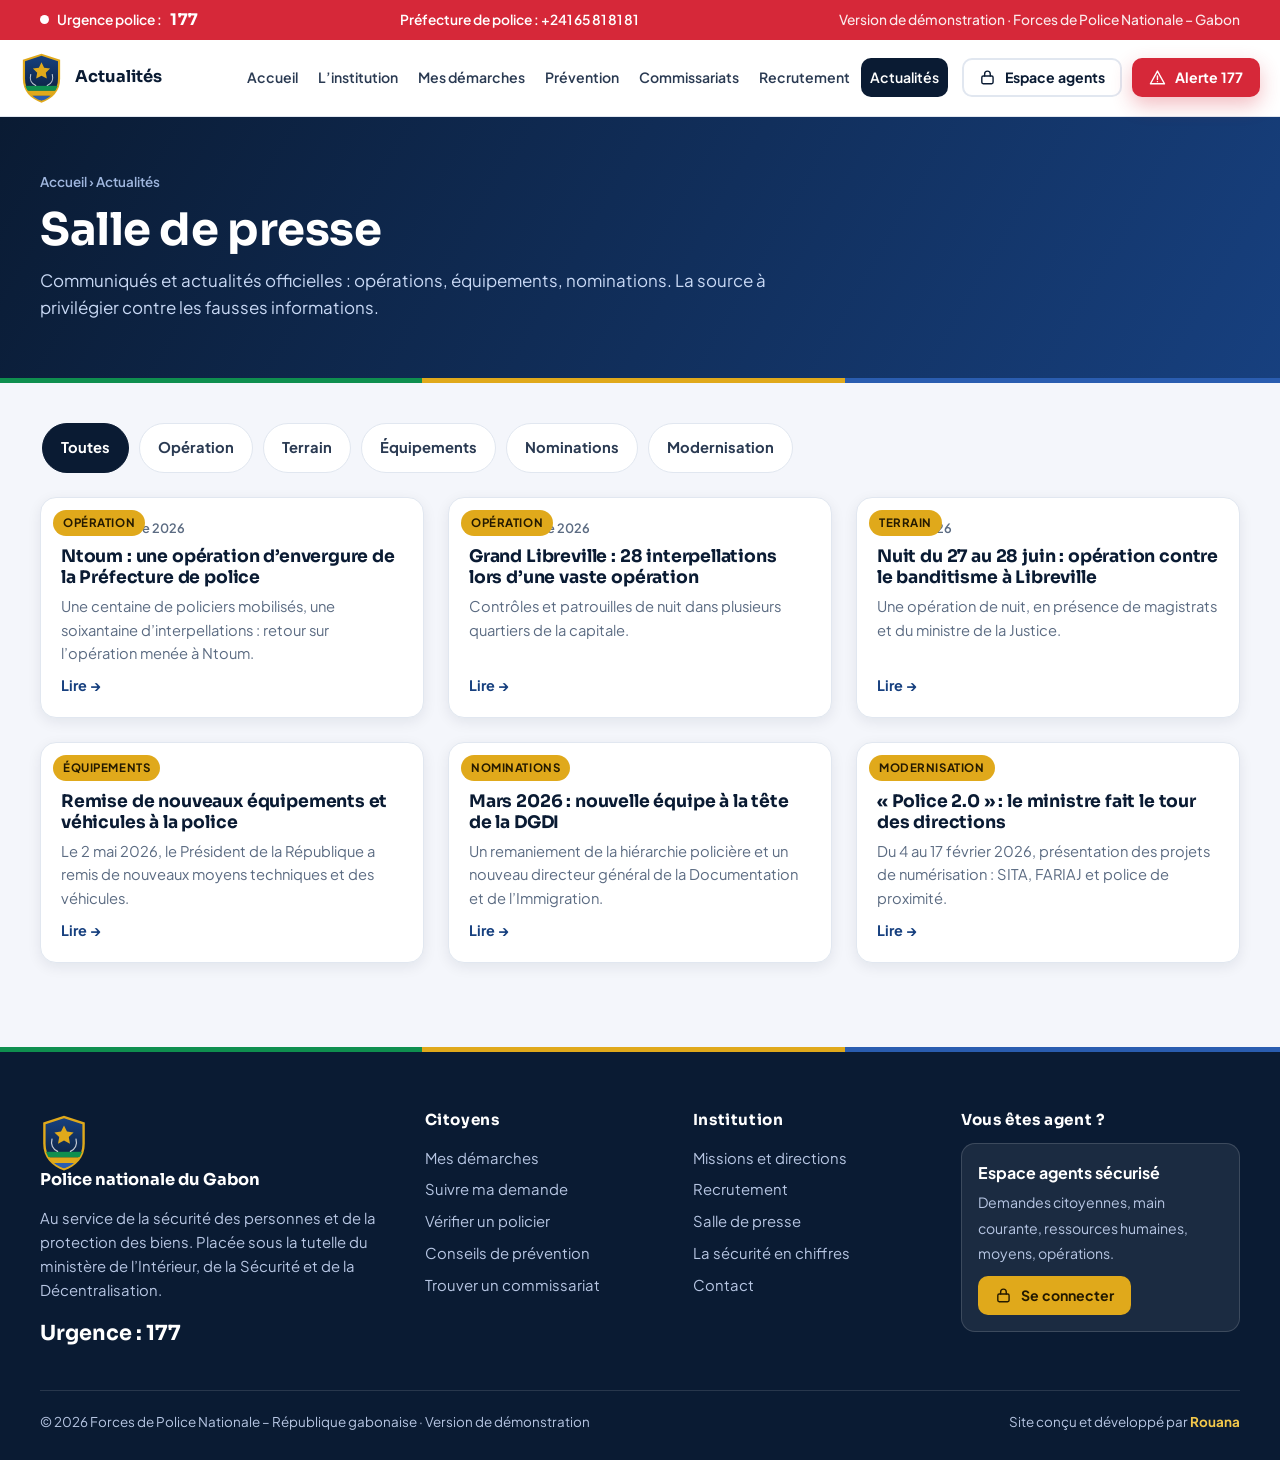
==== actualites.html @ b3f129b3 "Mise à jour du site Co-Authored-By: Claude <noreply@anthropic.com>" ====
<!doctype html>
<html lang="fr">
<head>
<meta charset="utf-8">
<meta name="viewport" content="width=device-width,initial-scale=1,viewport-fit=cover">
<title>Actualités – Police nationale du Gabon</title>
<meta name="theme-color" content="#0A1B33"><meta name="color-scheme" content="only light">
<link rel="icon" href="assets/img/favicon.svg" type="image/svg+xml">
<link href="https://fonts.googleapis.com/css2?family=Plus+Jakarta+Sans:wght@400;500;600;700;800&family=Sora:wght@600;700;800&display=swap" rel="stylesheet">
<link rel="stylesheet" href="assets/css/site.css">
</head>
<body data-page="actualites" data-title="Actualités">
<main>
<section class="phero"><div class="wrap"><div class="crumbs"><a href="index.html">Accueil</a> › Actualités</div><h1>Salle de presse</h1><p>Communiqués et actualités officielles : opérations, équipements, nominations. La source à privilégier contre les fausses informations.</p></div></section>
<section class="s" style="padding-top:36px"><div class="wrap">
 <div class="tabs" id="tabs"></div>
 <div class="grid3" id="grid" style="margin-top:10px"></div>
</div></section>
</main>
<div class="modal" id="m"><div class="mbox lg art"><button class="x" aria-label="Fermer">×</button><div id="mc"></div></div></div>
<script src="assets/js/store.js"></script>
<script src="assets/js/data.js"></script>
<script src="assets/js/layout.js"></script>
<script>
const tags=['Toutes',...new Set(NEWS.map(n=>n.tag))];let cur='Toutes';
function draw(){
 document.getElementById('tabs').innerHTML=tags.map(t=>`<button class="${t===cur?'on':''}" data-t="${t}">${t}</button>`).join('');
 document.getElementById('grid').innerHTML=NEWS.filter(n=>cur==='Toutes'||n.tag===cur).map(n=>`<button class="nw" data-id="${n.id}"><div class="im" style="background-image:url(${n.img});background-position:${n.pos||'center'}"><b>${n.tag}</b></div><div class="tx"><time>${fmtDate(n.date)}</time><h3>${n.title}</h3><p>${n.ex}</p><span class="more">Lire →</span></div></button>`).join('');
}
function open(id){const n=NEWS.find(x=>x.id===id);if(!n)return;
 document.getElementById('mc').innerHTML=`<span class="pill s1">${n.tag}</span> <small style="color:var(--muted)">${fmtDate(n.date)}</small><h2 style="margin-top:8px">${n.title}</h2><img src="${n.img}" alt="" style="max-height:340px;object-fit:cover;object-position:${n.pos||'center'}">${n.body}<h4 style="margin-top:18px">Sources</h4><ul>${n.src.map(s=>`<li><a href="${s[1]}" target="_blank" rel="noopener" style="color:var(--blue)">${s[0]}</a></li>`).join('')}</ul><p style="font-size:.8rem;color:var(--muted)">Illustration : image de démonstration, droits de réutilisation à confirmer.</p>`;
 document.getElementById('m').classList.add('on');history.replaceState(null,'','#'+id)}
document.getElementById('tabs').onclick=e=>{const b=e.target.closest('button');if(b){cur=b.dataset.t;draw()}};
document.getElementById('grid').onclick=e=>{const b=e.target.closest('.nw');if(b)open(b.dataset.id)};
document.querySelector('#m .x').onclick=()=>document.getElementById('m').classList.remove('on');
document.getElementById('m').onclick=e=>{if(e.target.id==='m')e.target.classList.remove('on')};
draw();if(location.hash)open(location.hash.slice(1));
</script>
</body>
</html>
---- assets/css/site.css ----
/* Police nationale du Gabon — site vitrine + espace citoyen (démonstration) */
:root{
  color-scheme: only light;
  --navy:#0A1B33; --navy2:#0F2A4F; --blue:#17407F; --sky:#2F6FD0;
  --gold:#E0A91B; --gold2:#F3C84B; --green:#0F8F4F; --gb:#2A5DB0; --red:#D62839;
  --bg:#F4F6FB; --card:#fff; --ink:#0F1B2D; --muted:#5B6B82; --line:#E1E7F0;
  --r:16px; --shadow:0 10px 30px rgba(10,27,51,.10); --shadow2:0 4px 14px rgba(10,27,51,.08);
  --head:'Sora','Plus Jakarta Sans',system-ui,sans-serif; --body:'Plus Jakarta Sans',system-ui,-apple-system,'Segoe UI',sans-serif;
  --bar:64px; --topm:0px;
}
*{box-sizing:border-box;margin:0;padding:0}
html{scroll-behavior:smooth;-webkit-text-size-adjust:100%}
body{font-family:var(--body);color:var(--ink);background:var(--bg);line-height:1.6;font-size:16px;overflow-x:hidden}
img{max-width:100%;display:block}
a{color:inherit;text-decoration:none}
button{font:inherit;cursor:pointer;border:0;background:none;color:inherit}
h1,h2,h3,h4{font-family:var(--head);line-height:1.18;letter-spacing:-.01em;color:var(--navy)}
.wrap{width:min(1200px,100% - 40px);margin-inline:auto}
.sr{position:absolute;left:-9999px}
:focus-visible{outline:3px solid var(--gold);outline-offset:2px;border-radius:6px}

/* ---------- Bandeau urgence ---------- */
.strip{background:var(--red);color:#fff;font-size:.86rem;font-weight:600}
.strip .wrap{display:flex;gap:18px;justify-content:space-between;align-items:center;padding:7px 0;flex-wrap:wrap}
.strip a{display:inline-flex;gap:8px;align-items:center}
.strip b{font-family:var(--head);font-size:1rem;letter-spacing:.04em}
.strip .pulse{width:9px;height:9px;border-radius:50%;background:#fff;animation:pulse 1.6s infinite}
@keyframes pulse{0%{box-shadow:0 0 0 0 rgba(255,255,255,.7)}100%{box-shadow:0 0 0 10px rgba(255,255,255,0)}}
.strip .demo{opacity:.9;font-weight:500}

/* ---------- En-tête ---------- */
.head{position:sticky;top:0;z-index:50;background:rgba(255,255,255,.94);backdrop-filter:saturate(1.4) blur(12px);border-bottom:1px solid var(--line)}
.head .wrap{display:flex;align-items:center;gap:14px;height:76px;width:min(1380px,100% - 40px)}
.brand{display:flex;align-items:center;gap:12px;flex:none}
.brand img{height:50px;width:auto}
.brand span{display:flex;flex-direction:column;line-height:1.15}
.brand b{font-family:var(--head);font-size:1.02rem;color:var(--navy);white-space:nowrap}
.brand small{font-size:.72rem;color:var(--muted);letter-spacing:.06em;text-transform:uppercase;font-weight:600}
.nav{display:flex;gap:2px;margin-left:auto}
.nav a{padding:9px 13px;border-radius:10px;font-weight:600;font-size:.93rem;color:#2a3a52;transition:.2s}
.nav a:hover{background:#eaf0fb;color:var(--blue)}
.nav a.on{background:var(--navy);color:#fff}
.head .cta{display:flex;gap:10px}
.mback,.mcall{display:none}

/* ---------- Boutons ---------- */
.btn{display:inline-flex;align-items:center;justify-content:center;gap:9px;padding:13px 22px;border-radius:12px;font-weight:700;font-size:.97rem;transition:.2s;line-height:1.2;border:2px solid transparent;text-align:center}
.btn:active{transform:scale(.98)}
.btn.red{background:var(--red);color:#fff;box-shadow:0 8px 20px rgba(214,40,57,.3)}
.btn.red:hover{background:#b81e2d}
.btn.gold{background:var(--gold);color:#241a00}
.btn.gold:hover{background:var(--gold2)}
.btn.navy{background:var(--navy);color:#fff}
.btn.navy:hover{background:var(--blue)}
.btn.ghost{background:transparent;border-color:rgba(255,255,255,.55);color:#fff}
.btn.ghost:hover{background:rgba(255,255,255,.12)}
.btn.line{border-color:var(--line);background:#fff;color:var(--navy)}
.btn.line:hover{border-color:var(--blue);color:var(--blue)}
.btn.sm{padding:9px 15px;font-size:.88rem;border-radius:10px}
.btn.block{width:100%}
.ico{width:1.2em;height:1.2em;flex:none;stroke:currentColor;fill:none;stroke-width:2;stroke-linecap:round;stroke-linejoin:round}

/* ---------- Héro ---------- */
.hero{position:relative;color:#fff;background:var(--navy);overflow:hidden;isolation:isolate}
.hero .slides{position:absolute;inset:0;z-index:-2}
.hero .slides i{position:absolute;inset:0;background-size:cover;background-position:center;opacity:0;transition:opacity 1.6s;transform:scale(1.04)}
.hero .slides i.on{opacity:1;animation:kb 14s ease-out forwards}
@keyframes kb{from{transform:scale(1.04)}to{transform:scale(1.14)}}
.hero::before{content:"";position:absolute;inset:0;z-index:-1;background:linear-gradient(100deg,rgba(10,27,51,.97) 0%,rgba(10,27,51,.86) 45%,rgba(10,27,51,.45) 100%)}
.hero::after{content:"";position:absolute;left:0;right:0;bottom:0;height:7px;background:linear-gradient(90deg,var(--green) 33%,var(--gold) 33% 66%,var(--gb) 66%)}
.hero .wrap{padding:84px 0 96px;display:grid;grid-template-columns:1.25fr .75fr;gap:48px;align-items:center}
.eyebrow{display:inline-flex;align-items:center;gap:8px;font-size:.78rem;font-weight:700;letter-spacing:.12em;text-transform:uppercase;color:var(--gold2);margin-bottom:18px}
.eyebrow::before{content:"";width:28px;height:3px;background:var(--gold);border-radius:2px}
.hero h1{color:#fff;font-size:clamp(2.1rem,4.6vw,3.7rem);margin-bottom:18px}
.hero h1 em{font-style:normal;color:var(--gold2)}
.hero p.lead{font-size:1.14rem;color:#d4def0;max-width:56ch;margin-bottom:28px}
.hero .actions{display:flex;gap:12px;flex-wrap:wrap}
.hero .card177{background:rgba(255,255,255,.08);border:1px solid rgba(255,255,255,.2);backdrop-filter:blur(10px);border-radius:22px;padding:26px;text-align:center}
.card177 small{display:block;letter-spacing:.14em;text-transform:uppercase;font-weight:700;font-size:.74rem;color:#cfe0ff}
.card177 .big{font-family:var(--head);font-size:5.2rem;font-weight:800;line-height:1;color:#fff;margin:6px 0 4px}
.card177 p{color:#cfe0ff;font-size:.9rem;margin-bottom:16px}
.card177 .btn{width:100%;margin-top:8px}
.dots{position:absolute;bottom:22px;left:50%;transform:translateX(-50%);display:flex;gap:8px}
.dots button{width:9px;height:9px;border-radius:9px;background:rgba(255,255,255,.4);transition:.3s}
.dots button.on{width:28px;background:var(--gold)}

/* ---------- Accès rapides ---------- */
.quick{margin-top:-52px;position:relative;z-index:5}
.quick .grid{display:grid;grid-template-columns:repeat(6,1fr);gap:14px}
.qa{background:#fff;border-radius:var(--r);padding:20px 12px;text-align:center;box-shadow:var(--shadow);border:1px solid var(--line);transition:.25s;display:flex;flex-direction:column;align-items:center;gap:10px;font-weight:700;font-size:.92rem;color:var(--navy);line-height:1.25}
.qa:hover{transform:translateY(-5px);border-color:var(--gold)}
.qa .ib{width:52px;height:52px;border-radius:15px;display:grid;place-items:center;background:#eaf0fb;color:var(--blue)}
.qa .ib .ico{width:26px;height:26px}
.qa.hot .ib{background:#fde8ea;color:var(--red)}
.qa small{font-weight:500;color:var(--muted);font-size:.78rem}

/* ---------- Sections ---------- */
section.s{padding:84px 0}
section.s.alt{background:#fff}
section.s.dark{background:linear-gradient(160deg,var(--navy),var(--navy2));color:#dbe6fa}
section.s.dark h2,section.s.dark h3{color:#fff}
.sh{max-width:720px;margin-bottom:42px}
.sh.c{text-align:center;margin-inline:auto}
.sh .tag{display:inline-block;font-size:.76rem;font-weight:800;letter-spacing:.14em;text-transform:uppercase;color:var(--blue);margin-bottom:10px}
.dark .sh .tag{color:var(--gold2)}
.sh h2{font-size:clamp(1.7rem,3.2vw,2.5rem);margin-bottom:12px}
.sh p{color:var(--muted);font-size:1.05rem}
.dark .sh p{color:#b7c6e3}
.grid2{display:grid;grid-template-columns:repeat(2,1fr);gap:24px}
.grid3{display:grid;grid-template-columns:repeat(3,1fr);gap:24px}
.grid4{display:grid;grid-template-columns:repeat(4,1fr);gap:20px}
.card{background:#fff;border:1px solid var(--line);border-radius:var(--r);padding:26px;box-shadow:var(--shadow2);transition:.25s}
.card.hv:hover{transform:translateY(-5px);box-shadow:var(--shadow)}
.card h3{font-size:1.15rem;margin-bottom:8px}
.card p{color:var(--muted);font-size:.96rem}
.card .ib{width:50px;height:50px;border-radius:14px;background:#eaf0fb;color:var(--blue);display:grid;place-items:center;margin-bottom:16px}
.card .ib .ico{width:25px;height:25px}

/* chiffres */
.stats{display:grid;grid-template-columns:repeat(4,1fr);gap:18px}
.stat{background:rgba(255,255,255,.07);border:1px solid rgba(255,255,255,.14);border-radius:var(--r);padding:26px;text-align:center}
.stat b{display:block;font-family:var(--head);font-size:2.6rem;color:var(--gold2);line-height:1.1}
.stat span{font-size:.9rem;color:#b7c6e3}

/* Actualités */
.news{display:grid;grid-template-columns:1.3fr 1fr 1fr;gap:22px}
.nw{background:#fff;border-radius:var(--r);overflow:hidden;border:1px solid var(--line);box-shadow:var(--shadow2);display:flex;flex-direction:column;transition:.25s;text-align:left;width:100%}
.nw:hover{transform:translateY(-5px);box-shadow:var(--shadow)}
.nw .im{aspect-ratio:16/10;background-size:cover;background-position:center;position:relative}
.nw .im b{position:absolute;left:12px;top:12px;background:var(--gold);color:#241a00;font-size:.72rem;padding:4px 10px;border-radius:20px;letter-spacing:.05em;text-transform:uppercase}
.nw .tx{padding:20px;display:flex;flex-direction:column;gap:8px;flex:1}
.nw time{font-size:.8rem;color:var(--muted);font-weight:600}
.nw h3{font-size:1.08rem}
.nw p{font-size:.92rem;color:var(--muted)}
.nw.big{grid-row:span 1}
.nw .more{margin-top:auto;color:var(--blue);font-weight:700;font-size:.9rem}

/* Bandeau appli */
.app{display:grid;grid-template-columns:1fr 1fr;gap:48px;align-items:center}
.phone{width:270px;margin-inline:auto;background:#0b1424;border-radius:38px;padding:11px;box-shadow:0 30px 60px rgba(0,0,0,.35),inset 0 0 0 2px #26344f}
.phone .scr{background:#f4f6fb;border-radius:28px;overflow:hidden;color:var(--ink);min-height:480px;display:flex;flex-direction:column}
.phone .top{background:var(--navy);color:#fff;padding:16px 16px 12px;font-family:var(--head);font-weight:700;font-size:.9rem;display:flex;gap:8px;align-items:center}
.phone .top img{height:24px}
.phone .big177{margin:22px auto 8px;width:132px;height:132px;border-radius:50%;background:var(--red);color:#fff;display:grid;place-items:center;font-family:var(--head);font-weight:800;font-size:1.8rem;box-shadow:0 0 0 10px rgba(214,40,57,.15),0 0 0 22px rgba(214,40,57,.08);animation:pulse2 2.4s infinite}
@keyframes pulse2{50%{box-shadow:0 0 0 14px rgba(214,40,57,.2),0 0 0 30px rgba(214,40,57,.05)}}
.phone .tiles{display:grid;grid-template-columns:1fr 1fr;gap:8px;padding:12px}
.phone .tiles div{background:#fff;border-radius:12px;padding:12px 8px;text-align:center;font-size:.74rem;font-weight:700;color:var(--navy);box-shadow:var(--shadow2)}
.checks{list-style:none;display:grid;gap:12px;margin:22px 0 28px}
.checks li{display:flex;gap:12px;align-items:flex-start}
.checks li::before{content:"✓";flex:none;width:24px;height:24px;border-radius:50%;background:var(--gold);color:#241a00;display:grid;place-items:center;font-weight:800;font-size:.8rem;margin-top:2px}

/* Vérification, bandeaux d'info */
.banner{background:linear-gradient(100deg,var(--navy),var(--blue));color:#fff;border-radius:22px;padding:34px;display:flex;gap:28px;align-items:center;justify-content:space-between;flex-wrap:wrap}
.banner h3{color:#fff;font-size:1.5rem;margin-bottom:6px}
.banner p{color:#cfe0ff;max-width:60ch}
.warn{background:#fff7e0;border:1px solid #f0d789;border-left:5px solid var(--gold);padding:16px 18px;border-radius:12px;color:#5a4300;font-size:.95rem}
.warn b{color:#3d2d00}
.info{background:#eaf2ff;border:1px solid #c7dbff;border-left:5px solid var(--sky);padding:14px 18px;border-radius:12px;color:#1c3a6b;font-size:.93rem}

/* Pages internes : bandeau titre */
.phero{background:linear-gradient(120deg,var(--navy),var(--blue));color:#fff;padding:54px 0 62px;position:relative;overflow:hidden}
.phero::after{content:"";position:absolute;left:0;right:0;bottom:0;height:5px;background:linear-gradient(90deg,var(--green) 33%,var(--gold) 33% 66%,var(--gb) 66%)}
.phero h1{color:#fff;font-size:clamp(1.8rem,3.6vw,2.8rem);margin-bottom:10px}
.phero p{color:#c9d9f5;max-width:64ch;font-size:1.06rem}
.crumbs{font-size:.84rem;color:#9fb6de;margin-bottom:12px;font-weight:600}
.crumbs a:hover{color:#fff}
.phero .bg{position:absolute;right:-60px;top:-40px;width:340px;opacity:.07}

/* Formulaires */
.form{display:grid;gap:16px}
.row2{display:grid;grid-template-columns:1fr 1fr;gap:16px}
.fld{display:flex;flex-direction:column;gap:6px}
.fld label{font-weight:700;font-size:.88rem;color:var(--navy)}
.fld label i{color:var(--red);font-style:normal}
.fld input,.fld select,.fld textarea{width:100%;padding:13px 14px;border:1.5px solid #cfd8e6;border-radius:12px;font:inherit;background:#fff;color:var(--ink);transition:.15s}
.fld textarea{min-height:120px;resize:vertical}
.fld input:focus,.fld select:focus,.fld textarea:focus{outline:none;border-color:var(--sky);box-shadow:0 0 0 4px rgba(47,111,208,.15)}
.fld small{color:var(--muted);font-size:.8rem}
.chk{display:flex;gap:10px;align-items:flex-start;font-size:.9rem;color:var(--muted)}
.chk input{margin-top:4px;width:18px;height:18px;accent-color:var(--blue)}

/* Onglets démarches */
.tabs{display:flex;gap:10px;overflow-x:auto;padding:4px 2px 14px;scrollbar-width:none}
.tabs::-webkit-scrollbar{display:none}
.tabs button{flex:none;padding:12px 18px;border-radius:30px;background:#fff;border:1.5px solid var(--line);font-weight:700;font-size:.92rem;color:#2a3a52;display:flex;gap:8px;align-items:center;transition:.2s}
.tabs button.on{background:var(--navy);color:#fff;border-color:var(--navy)}
.panel{display:none}.panel.on{display:block;animation:fade .35s}
@keyframes fade{from{opacity:0;transform:translateY(8px)}to{opacity:1}}
.split{display:grid;grid-template-columns:1.4fr .8fr;gap:28px;align-items:start}
.done{text-align:center;padding:38px 20px}
.done .ok{width:74px;height:74px;border-radius:50%;background:#e1f6ea;color:var(--green);display:grid;place-items:center;margin:0 auto 14px}
.done .ok .ico{width:38px;height:38px;stroke-width:2.6}
.numb{display:inline-block;font-family:var(--head);font-weight:800;font-size:1.5rem;letter-spacing:.06em;background:var(--navy);color:var(--gold2);padding:12px 22px;border-radius:12px;margin:12px 0}

/* Timeline */
.tl{list-style:none;position:relative;padding-left:30px;display:grid;gap:18px}
.tl::before{content:"";position:absolute;left:10px;top:6px;bottom:6px;width:3px;background:var(--line);border-radius:3px}
.tl li{position:relative}
.tl li::before{content:"";position:absolute;left:-28px;top:3px;width:16px;height:16px;border-radius:50%;background:#fff;border:3px solid #c3cee0}
.tl li.ok::before{background:var(--green);border-color:var(--green)}
.tl li.now::before{background:var(--gold);border-color:var(--gold);box-shadow:0 0 0 6px rgba(224,169,27,.25)}
.tl b{display:block;color:var(--navy)}
.tl span{font-size:.88rem;color:var(--muted)}
.tl li.todo{opacity:.55}

/* Badges statut */
.pill{display:inline-block;padding:4px 11px;border-radius:20px;font-size:.78rem;font-weight:700}
.pill.s1{background:#e8eefb;color:#1f4a99}.pill.s2{background:#fff1d1;color:#8a5a00}
.pill.s3{background:#e6e0fb;color:#4b2fa3}.pill.s4{background:#dcf5e6;color:#0b6b39}
.pill.red{background:#fde8ea;color:#a3121f}

/* Commissariats */
.cmap{display:grid;grid-template-columns:380px 1fr;gap:0;border-radius:20px;overflow:hidden;border:1px solid var(--line);box-shadow:var(--shadow);background:#fff;height:620px}
.clist{overflow:auto;padding:14px;display:flex;flex-direction:column;gap:10px;background:#fafbfe}
.clist input{padding:12px 14px;border:1.5px solid #cfd8e6;border-radius:12px;font:inherit;width:100%}
.ci{background:#fff;border:1.5px solid var(--line);border-radius:14px;padding:14px;text-align:left;transition:.2s;width:100%}
.ci:hover,.ci.on{border-color:var(--blue);box-shadow:var(--shadow2)}
.ci b{display:block;color:var(--navy);font-size:.97rem}
.ci span{font-size:.84rem;color:var(--muted);display:block}
.ci .tg{display:inline-block;margin-top:6px;font-size:.72rem;font-weight:700;background:#e1f6ea;color:#0b6b39;padding:3px 9px;border-radius:20px}
#map{height:100%;min-height:360px;background:#dfe8f5}
.map-fallback{display:grid;place-items:center;height:100%;color:var(--muted);text-align:center;padding:20px}

/* Prévention */
.tip{display:flex;gap:16px;align-items:flex-start}
.tip .ib{margin:0;flex:none}
.acc{border:1px solid var(--line);border-radius:14px;background:#fff;overflow:hidden}
.acc+.acc{margin-top:10px}
.acc button{width:100%;text-align:left;padding:18px 20px;font-weight:700;color:var(--navy);display:flex;justify-content:space-between;gap:12px;align-items:center}
.acc button::after{content:"+";font-size:1.4rem;color:var(--blue);transition:.2s}
.acc.open button::after{transform:rotate(45deg)}
.acc .b{display:none;padding:0 20px 18px;color:var(--muted)}
.acc.open .b{display:block}

/* Org chart */
.dir{display:grid;grid-template-columns:repeat(4,1fr);gap:16px}
.dir .card{padding:20px}
.dir .card h3{font-size:1rem}
.dir .sig{display:inline-block;font-family:var(--head);font-weight:800;font-size:.8rem;background:var(--navy);color:var(--gold2);padding:4px 10px;border-radius:8px;margin-bottom:10px}
.people{display:grid;grid-template-columns:repeat(3,1fr);gap:20px}
.person{display:flex;gap:14px;align-items:center;background:#fff;border:1px solid var(--line);border-radius:var(--r);padding:18px}
.person .av{width:56px;height:56px;border-radius:50%;background:linear-gradient(135deg,var(--blue),var(--navy));color:var(--gold2);display:grid;place-items:center;font-family:var(--head);font-weight:800;flex:none}
.person b{display:block;color:var(--navy);font-size:.98rem;line-height:1.25}
.person span{font-size:.84rem;color:var(--muted);display:block;line-height:1.35;margin-top:3px}
.timeline-h{display:grid;gap:0;border-left:3px solid var(--gold);margin-left:8px}
.timeline-h div{padding:0 0 26px 26px;position:relative}
.timeline-h div::before{content:"";position:absolute;left:-11px;top:4px;width:19px;height:19px;border-radius:50%;background:var(--navy);border:4px solid var(--gold)}
.timeline-h b{font-family:var(--head);color:var(--blue)}

/* Graphiques publics */
.bars{display:grid;gap:12px}
.bar{display:grid;grid-template-columns:150px 1fr 50px;gap:12px;align-items:center;font-size:.9rem}
.bar i{display:block;height:14px;background:linear-gradient(90deg,var(--blue),var(--sky));border-radius:8px;transition:width 1.2s}
.bar span:last-child{font-weight:700;color:var(--navy);text-align:right}

/* Pied de page */
.foot{background:var(--navy);color:#b7c6e3;padding:64px 0 28px;margin-top:0;position:relative}
.foot::before{content:"";position:absolute;left:0;right:0;top:0;height:5px;background:linear-gradient(90deg,var(--green) 33%,var(--gold) 33% 66%,var(--gb) 66%)}
.foot .cols{display:grid;grid-template-columns:1.5fr 1fr 1fr 1.2fr;gap:36px}
.foot h4{color:#fff;font-size:.95rem;margin-bottom:14px;letter-spacing:.04em}
.foot a{display:block;padding:4px 0;font-size:.93rem}
.foot a:hover{color:var(--gold2)}
.foot .brand b{color:#fff}.foot .brand small{color:#9fb6de}
.foot .agents{background:rgba(255,255,255,.07);border:1px solid rgba(255,255,255,.15);border-radius:14px;padding:16px;margin-top:6px}
.foot .agents b{color:#fff;display:block;margin-bottom:4px}
.foot .agents a.btn{display:inline-flex;margin-top:10px;color:#241a00}
.foot .legal{border-top:1px solid rgba(255,255,255,.12);margin-top:40px;padding-top:20px;display:flex;justify-content:space-between;gap:12px;flex-wrap:wrap;font-size:.84rem}
.foot .legal em{font-style:normal;color:var(--gold2);font-weight:700}

/* Modales */
.modal{position:fixed;inset:0;z-index:200;background:rgba(6,14,28,.66);backdrop-filter:blur(4px);display:none;align-items:center;justify-content:center;padding:18px}
.modal.on{display:flex;animation:fade .25s}
.mbox{background:#fff;border-radius:22px;width:min(560px,100%);max-height:92vh;overflow:auto;padding:28px;position:relative}
.mbox.lg{width:min(780px,100%)}
.mbox .x{position:absolute;right:14px;top:14px;width:38px;height:38px;border-radius:50%;background:#eef2f9;display:grid;place-items:center;font-size:1.3rem;color:var(--navy);z-index:2}
.mbox h2{font-size:1.5rem;margin-bottom:6px;padding-right:40px}
.art img{border-radius:14px;margin:14px 0;width:100%}
.art p{margin:10px 0;color:#33445c}
.art ul{margin:10px 0 10px 20px;color:#33445c}
.types{display:grid;grid-template-columns:repeat(2,1fr);gap:10px;margin:14px 0}
.types button{padding:14px 10px;border:2px solid var(--line);border-radius:14px;font-weight:700;color:var(--navy);display:flex;flex-direction:column;gap:4px;align-items:center;font-size:.92rem;transition:.15s}
.types button.on{border-color:var(--red);background:#fdeced;color:var(--red)}
.types button span{font-size:1.6rem}
.toast{position:fixed;left:50%;bottom:90px;transform:translate(-50%,30px);background:var(--navy);color:#fff;padding:12px 20px;border-radius:30px;font-weight:600;font-size:.92rem;opacity:0;transition:.3s;z-index:300;pointer-events:none;box-shadow:var(--shadow)}
.toast.on{opacity:1;transform:translate(-50%,0)}

/* Barre mobile & menu */
.mbar,.sheet{display:none}
.reveal{opacity:0;transform:translateY(24px);transition:.7s cubic-bezier(.2,.7,.2,1)}
.reveal.in{opacity:1;transform:none}

/* ---------- Tablette ---------- */
.nav a{white-space:nowrap}
@media(max-width:1400px) and (min-width:701px){
  .brand small{display:none}
  .nav a{padding:8px 9px;font-size:.88rem}
}
@media(max-width:1230px) and (min-width:701px){
  .brand span{display:none}
}
@media(max-width:1080px){
  .nav a{padding:8px 9px;font-size:.88rem}
  .hero .wrap{grid-template-columns:1fr}
  .hero .card177{display:none}
  .quick .grid{grid-template-columns:repeat(3,1fr)}
  .grid4,.stats{grid-template-columns:repeat(2,1fr)}
  .dir{grid-template-columns:repeat(2,1fr)}
  .news{grid-template-columns:1fr 1fr}
  .foot .cols{grid-template-columns:1fr 1fr}
  .head .cta .btn.line{display:none}
}
@media(max-width:900px){
  .nav{display:none}
  .head .cta{margin-left:auto}
  .app,.split,.grid2{grid-template-columns:1fr}
  .cmap{grid-template-columns:1fr;height:auto}
  .clist{max-height:300px;order:2}
  #map{height:340px}
  .grid3{grid-template-columns:1fr 1fr}
  .people{grid-template-columns:1fr 1fr}
}

/* ---------- Mobile : compact, retour, barre du bas ---------- */
@media(max-width:700px){
  body{font-size:15px;padding-bottom:calc(var(--bar) + env(safe-area-inset-bottom))}
  .wrap{width:calc(100% - 28px)}
  .strip .demo,.strip .wrap>span:nth-child(2){display:none}
  .strip{font-size:.8rem}
  .strip .wrap{justify-content:center;padding:6px 0}
  .head .wrap{height:58px;gap:10px}
  .head .brand img{height:38px}
  .head .brand small{display:none}
  .head .brand b{font-size:.92rem}
  .head .cta .btn{display:none}
  .mback{display:grid;place-items:center;width:42px;height:42px;border-radius:50%;background:#eef2f9;color:var(--navy);flex:none}
  .mcall{display:inline-flex;margin-left:auto;align-items:center;gap:6px;background:var(--red);color:#fff;padding:9px 14px;border-radius:24px;font-weight:800;font-size:.9rem}
  .head .cta{display:none}
  .head.inner .brand span small{display:none}
  .head.inner .brand img{display:none}
  .head.inner .brand b{font-size:1.02rem}
  .hero .wrap{padding:38px 0 64px}
  .hero h1{font-size:1.85rem}
  .hero p.lead{font-size:1rem;margin-bottom:20px}
  .hero .actions .btn{flex:1 1 100%}
  .dots{bottom:14px}
  .quick{margin-top:-38px}
  .quick .grid{grid-template-columns:repeat(3,1fr);gap:9px}
  .qa{padding:13px 6px;font-size:.76rem;border-radius:14px;gap:7px}
  .qa small{display:none}
  .qa .ib{width:42px;height:42px;border-radius:12px}
  .qa .ib .ico{width:21px;height:21px}
  section.s{padding:44px 0}
  .sh{margin-bottom:24px}
  .sh h2{font-size:1.5rem}
  .sh p{font-size:.97rem}
  .grid3,.grid2{grid-template-columns:1fr}
  .grid4{grid-template-columns:1fr 1fr;gap:10px}
  .stats{grid-template-columns:1fr 1fr;gap:10px}
  .stat{padding:16px 10px}.stat b{font-size:1.8rem}
  .card{padding:18px}
  .card .ib{width:42px;height:42px;margin-bottom:10px}
  .news{display:flex;overflow-x:auto;scroll-snap-type:x mandatory;gap:12px;margin-inline:-14px;padding:4px 14px 12px;scrollbar-width:none}
  .news::-webkit-scrollbar{display:none}
  .news .nw{flex:0 0 78%;scroll-snap-align:center}
  .dir{grid-template-columns:1fr 1fr;gap:10px}
  .people{grid-template-columns:1fr}
  .row2{grid-template-columns:1fr}
  .phero{padding:30px 0 38px}
  .phero p{font-size:.97rem}
  .crumbs{display:none}
  .bar{grid-template-columns:100px 1fr 40px;font-size:.82rem}
  .banner{padding:22px}
  .banner .btn{width:100%}
  .foot{padding:38px 0 20px}
  .foot .cols{grid-template-columns:1fr 1fr;gap:22px}
  .foot .cols>div:first-child,.foot .cols>div:last-child{grid-column:1/-1}
  .foot .legal{flex-direction:column;text-align:center}
  .mbox{padding:22px 18px;border-radius:20px}
  .modal{align-items:flex-end;padding:0}
  .mbox{border-bottom-left-radius:0;border-bottom-right-radius:0;max-height:94vh;width:100%}
  .types{grid-template-columns:1fr 1fr}
  .toast{bottom:calc(var(--bar) + 20px)}
  .cmap{border-radius:16px}
  .tabs{margin-inline:-14px;padding-inline:14px}

  .mbar{position:fixed;left:0;right:0;bottom:0;z-index:90;height:calc(var(--bar) + env(safe-area-inset-bottom));padding-bottom:env(safe-area-inset-bottom);background:#fff;border-top:1px solid var(--line);display:grid;grid-template-columns:repeat(5,1fr);box-shadow:0 -6px 24px rgba(10,27,51,.1)}
  .mbar a,.mbar button{display:flex;flex-direction:column;align-items:center;justify-content:center;gap:3px;font-size:.68rem;font-weight:700;color:#6a7a92;position:relative}
  .mbar .ico{width:23px;height:23px}
  .mbar .on{color:var(--blue)}
  .mbar .on::before{content:"";position:absolute;top:0;width:34px;height:3px;border-radius:0 0 4px 4px;background:var(--gold)}
  .mbar .sos{margin-top:-24px}
  .mbar .sos span{width:58px;height:58px;border-radius:50%;background:var(--red);color:#fff;display:grid;place-items:center;box-shadow:0 8px 20px rgba(214,40,57,.45),0 0 0 5px #fff;font-family:var(--head);font-weight:800;font-size:1.02rem}
  .mbar .sos{color:var(--red)}
  .sheet{position:fixed;inset:0;z-index:150;background:rgba(6,14,28,.6);display:none;align-items:flex-end}
  .sheet.on{display:flex;animation:fade .2s}
  .sheet .in{background:#fff;width:100%;border-radius:24px 24px 0 0;padding:14px 16px calc(24px + env(safe-area-inset-bottom));max-height:88vh;overflow:auto}
  .sheet .grab{width:44px;height:5px;border-radius:5px;background:#d3dbe8;margin:0 auto 14px}
  .sheet a.m{display:flex;align-items:center;gap:14px;padding:14px 8px;border-bottom:1px solid var(--line);font-weight:700;color:var(--navy)}
  .sheet a.m .ico{color:var(--blue)}
  .sheet a.m.agent{background:var(--navy);color:#fff;border-radius:14px;border:0;margin-top:14px;padding:16px}
  .sheet a.m.agent .ico{color:var(--gold2)}
}
@media(prefers-reduced-motion:reduce){*{animation:none!important;transition:none!important}.reveal{opacity:1;transform:none}}
@media print{.strip,.head,.mbar,.foot,.sheet{display:none}}
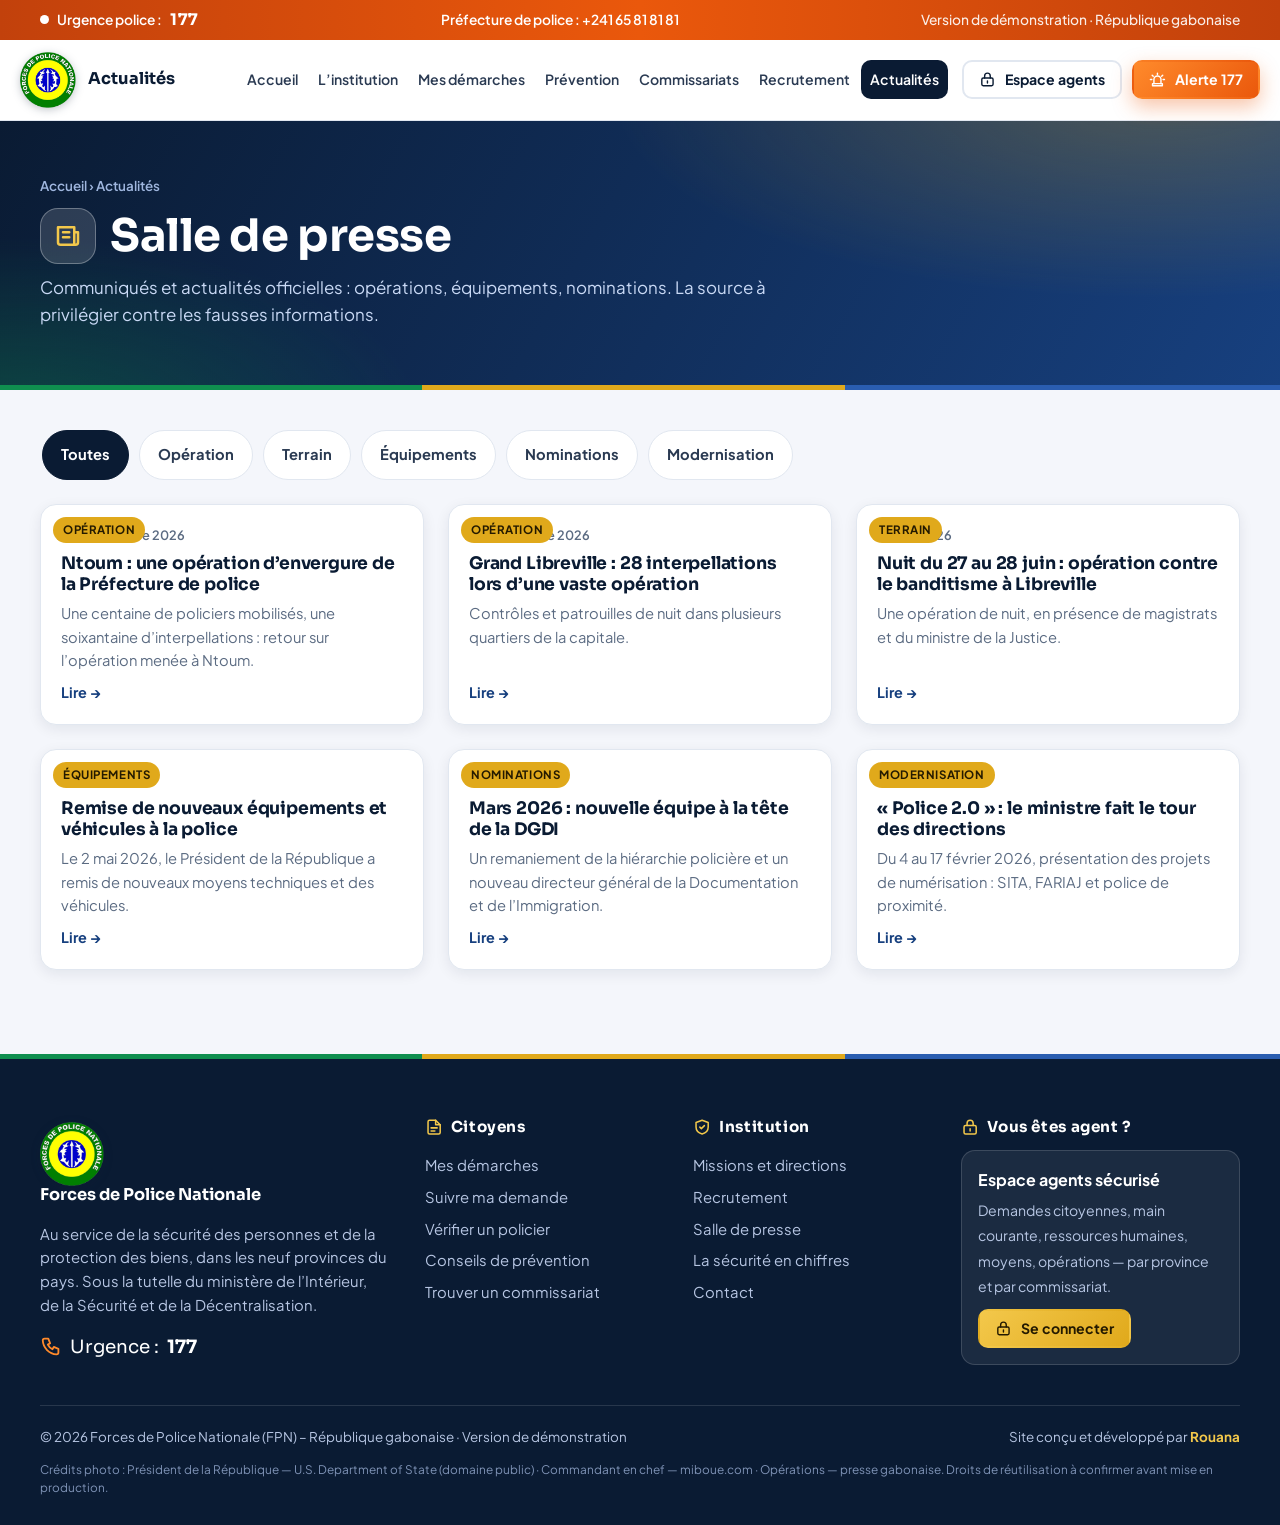
==== commit e0caff87: "V2 : vrai logo FPN, provinces, pièces jointes, commandement, back-office enrichi Co-Authored-By: Cla" ====
--- a/actualites.html
+++ b/actualites.html
@@ -3,15 +3,16 @@
 <head>
 <meta charset="utf-8">
 <meta name="viewport" content="width=device-width,initial-scale=1,viewport-fit=cover">
-<title>Actualités – Police nationale du Gabon</title>
+<title>Actualités – Forces de Police Nationale (FPN)</title>
 <meta name="theme-color" content="#0A1B33"><meta name="color-scheme" content="only light">
-<link rel="icon" href="assets/img/favicon.svg" type="image/svg+xml">
+<link rel="icon" href="assets/img/favicon.png" type="image/png">
 <link href="https://fonts.googleapis.com/css2?family=Plus+Jakarta+Sans:wght@400;500;600;700;800&family=Sora:wght@600;700;800&display=swap" rel="stylesheet">
 <link rel="stylesheet" href="assets/css/site.css">
+<link rel="stylesheet" href="assets/css/site-v2.css">
 </head>
 <body data-page="actualites" data-title="Actualités">
 <main>
-<section class="phero"><div class="wrap"><div class="crumbs"><a href="index.html">Accueil</a> › Actualités</div><h1>Salle de presse</h1><p>Communiqués et actualités officielles : opérations, équipements, nominations. La source à privilégier contre les fausses informations.</p></div></section>
+<section class="phero"><div class="wrap"><div class="crumbs"><a href="index.html">Accueil</a> › Actualités</div><h1><span class="ph-ic" data-i="news"></span>Salle de presse</h1><p>Communiqués et actualités officielles : opérations, équipements, nominations. La source à privilégier contre les fausses informations.</p></div></section>
 <section class="s" style="padding-top:36px"><div class="wrap">
  <div class="tabs" id="tabs"></div>
  <div class="grid3" id="grid" style="margin-top:10px"></div>
--- a/assets/css/site.css
+++ b/assets/css/site.css
@@ -2,7 +2,7 @@
 :root{
   color-scheme: only light;
   --navy:#0A1B33; --navy2:#0F2A4F; --blue:#17407F; --sky:#2F6FD0;
-  --gold:#E0A91B; --gold2:#F3C84B; --green:#0F8F4F; --gb:#2A5DB0; --red:#D62839;
+  --gold:#E0A91B; --gold2:#F3C84B; --green:#0F8F4F; --gb:#2A5DB0; --alert:#EA580C;
   --bg:#F4F6FB; --card:#fff; --ink:#0F1B2D; --muted:#5B6B82; --line:#E1E7F0;
   --r:16px; --shadow:0 10px 30px rgba(10,27,51,.10); --shadow2:0 4px 14px rgba(10,27,51,.08);
   --head:'Sora','Plus Jakarta Sans',system-ui,sans-serif; --body:'Plus Jakarta Sans',system-ui,-apple-system,'Segoe UI',sans-serif;
@@ -20,7 +20,7 @@
 :focus-visible{outline:3px solid var(--gold);outline-offset:2px;border-radius:6px}
 
 /* ---------- Bandeau urgence ---------- */
-.strip{background:var(--red);color:#fff;font-size:.86rem;font-weight:600}
+.strip{background:var(--alert);color:#fff;font-size:.86rem;font-weight:600}
 .strip .wrap{display:flex;gap:18px;justify-content:space-between;align-items:center;padding:7px 0;flex-wrap:wrap}
 .strip a{display:inline-flex;gap:8px;align-items:center}
 .strip b{font-family:var(--head);font-size:1rem;letter-spacing:.04em}
@@ -46,8 +46,8 @@
 /* ---------- Boutons ---------- */
 .btn{display:inline-flex;align-items:center;justify-content:center;gap:9px;padding:13px 22px;border-radius:12px;font-weight:700;font-size:.97rem;transition:.2s;line-height:1.2;border:2px solid transparent;text-align:center}
 .btn:active{transform:scale(.98)}
-.btn.red{background:var(--red);color:#fff;box-shadow:0 8px 20px rgba(214,40,57,.3)}
-.btn.red:hover{background:#b81e2d}
+.btn.red{background:var(--alert);color:#fff;box-shadow:0 8px 20px rgba(234,88,12,.35)}
+.btn.red:hover{background:#C2410C}
 .btn.gold{background:var(--gold);color:#241a00}
 .btn.gold:hover{background:var(--gold2)}
 .btn.navy{background:var(--navy);color:#fff}
@@ -91,7 +91,7 @@
 .qa:hover{transform:translateY(-5px);border-color:var(--gold)}
 .qa .ib{width:52px;height:52px;border-radius:15px;display:grid;place-items:center;background:#eaf0fb;color:var(--blue)}
 .qa .ib .ico{width:26px;height:26px}
-.qa.hot .ib{background:#fde8ea;color:var(--red)}
+.qa.hot .ib{background:#ffedd8;color:var(--alert)}
 .qa small{font-weight:500;color:var(--muted);font-size:.78rem}
 
 /* ---------- Sections ---------- */
@@ -141,8 +141,8 @@
 .phone .scr{background:#f4f6fb;border-radius:28px;overflow:hidden;color:var(--ink);min-height:480px;display:flex;flex-direction:column}
 .phone .top{background:var(--navy);color:#fff;padding:16px 16px 12px;font-family:var(--head);font-weight:700;font-size:.9rem;display:flex;gap:8px;align-items:center}
 .phone .top img{height:24px}
-.phone .big177{margin:22px auto 8px;width:132px;height:132px;border-radius:50%;background:var(--red);color:#fff;display:grid;place-items:center;font-family:var(--head);font-weight:800;font-size:1.8rem;box-shadow:0 0 0 10px rgba(214,40,57,.15),0 0 0 22px rgba(214,40,57,.08);animation:pulse2 2.4s infinite}
-@keyframes pulse2{50%{box-shadow:0 0 0 14px rgba(214,40,57,.2),0 0 0 30px rgba(214,40,57,.05)}}
+.phone .big177{margin:22px auto 8px;width:132px;height:132px;border-radius:50%;background:var(--alert);color:#fff;display:grid;place-items:center;font-family:var(--head);font-weight:800;font-size:1.8rem;box-shadow:0 0 0 10px rgba(234,88,12,.16),0 0 0 22px rgba(234,88,12,.09);animation:pulse2 2.4s infinite}
+@keyframes pulse2{50%{box-shadow:0 0 0 14px rgba(234,88,12,.22),0 0 0 30px rgba(234,88,12,.06)}}
 .phone .tiles{display:grid;grid-template-columns:1fr 1fr;gap:8px;padding:12px}
 .phone .tiles div{background:#fff;border-radius:12px;padding:12px 8px;text-align:center;font-size:.74rem;font-weight:700;color:var(--navy);box-shadow:var(--shadow2)}
 .checks{list-style:none;display:grid;gap:12px;margin:22px 0 28px}
@@ -171,7 +171,7 @@
 .row2{display:grid;grid-template-columns:1fr 1fr;gap:16px}
 .fld{display:flex;flex-direction:column;gap:6px}
 .fld label{font-weight:700;font-size:.88rem;color:var(--navy)}
-.fld label i{color:var(--red);font-style:normal}
+.fld label i{color:var(--alert);font-style:normal}
 .fld input,.fld select,.fld textarea{width:100%;padding:13px 14px;border:1.5px solid #cfd8e6;border-radius:12px;font:inherit;background:#fff;color:var(--ink);transition:.15s}
 .fld textarea{min-height:120px;resize:vertical}
 .fld input:focus,.fld select:focus,.fld textarea:focus{outline:none;border-color:var(--sky);box-shadow:0 0 0 4px rgba(47,111,208,.15)}
@@ -207,7 +207,7 @@
 .pill{display:inline-block;padding:4px 11px;border-radius:20px;font-size:.78rem;font-weight:700}
 .pill.s1{background:#e8eefb;color:#1f4a99}.pill.s2{background:#fff1d1;color:#8a5a00}
 .pill.s3{background:#e6e0fb;color:#4b2fa3}.pill.s4{background:#dcf5e6;color:#0b6b39}
-.pill.red{background:#fde8ea;color:#a3121f}
+.pill.red{background:#ffedd8;color:#9a3412}
 
 /* Commissariats */
 .cmap{display:grid;grid-template-columns:380px 1fr;gap:0;border-radius:20px;overflow:hidden;border:1px solid var(--line);box-shadow:var(--shadow);background:#fff;height:620px}
@@ -279,7 +279,7 @@
 .art ul{margin:10px 0 10px 20px;color:#33445c}
 .types{display:grid;grid-template-columns:repeat(2,1fr);gap:10px;margin:14px 0}
 .types button{padding:14px 10px;border:2px solid var(--line);border-radius:14px;font-weight:700;color:var(--navy);display:flex;flex-direction:column;gap:4px;align-items:center;font-size:.92rem;transition:.15s}
-.types button.on{border-color:var(--red);background:#fdeced;color:var(--red)}
+.types button.on{border-color:var(--alert);background:#fff1e3;color:var(--alert)}
 .types button span{font-size:1.6rem}
 .toast{position:fixed;left:50%;bottom:90px;transform:translate(-50%,30px);background:var(--navy);color:#fff;padding:12px 20px;border-radius:30px;font-weight:600;font-size:.92rem;opacity:0;transition:.3s;z-index:300;pointer-events:none;box-shadow:var(--shadow)}
 .toast.on{opacity:1;transform:translate(-50%,0)}
@@ -333,7 +333,7 @@
   .head .brand b{font-size:.92rem}
   .head .cta .btn{display:none}
   .mback{display:grid;place-items:center;width:42px;height:42px;border-radius:50%;background:#eef2f9;color:var(--navy);flex:none}
-  .mcall{display:inline-flex;margin-left:auto;align-items:center;gap:6px;background:var(--red);color:#fff;padding:9px 14px;border-radius:24px;font-weight:800;font-size:.9rem}
+  .mcall{display:inline-flex;margin-left:auto;align-items:center;gap:6px;background:var(--alert);color:#fff;padding:9px 14px;border-radius:24px;font-weight:800;font-size:.9rem}
   .head .cta{display:none}
   .head.inner .brand span small{display:none}
   .head.inner .brand img{display:none}
@@ -389,8 +389,8 @@
   .mbar .on{color:var(--blue)}
   .mbar .on::before{content:"";position:absolute;top:0;width:34px;height:3px;border-radius:0 0 4px 4px;background:var(--gold)}
   .mbar .sos{margin-top:-24px}
-  .mbar .sos span{width:58px;height:58px;border-radius:50%;background:var(--red);color:#fff;display:grid;place-items:center;box-shadow:0 8px 20px rgba(214,40,57,.45),0 0 0 5px #fff;font-family:var(--head);font-weight:800;font-size:1.02rem}
-  .mbar .sos{color:var(--red)}
+  .mbar .sos span{width:58px;height:58px;border-radius:50%;background:var(--alert);color:#fff;display:grid;place-items:center;box-shadow:0 8px 20px rgba(234,88,12,.45),0 0 0 5px #fff;font-family:var(--head);font-weight:800;font-size:1.02rem}
+  .mbar .sos{color:var(--alert)}
   .sheet{position:fixed;inset:0;z-index:150;background:rgba(6,14,28,.6);display:none;align-items:flex-end}
   .sheet.on{display:flex;animation:fade .2s}
   .sheet .in{background:#fff;width:100%;border-radius:24px 24px 0 0;padding:14px 16px calc(24px + env(safe-area-inset-bottom));max-height:88vh;overflow:auto}
--- a/assets/css/site-v2.css
+++ b/assets/css/site-v2.css
@@ -0,0 +1,168 @@
+/* =====================================================================
+   V2 — design enrichi : logo officiel, orange d'alerte, pictogrammes,
+   carrousel du commandement, pièces jointes, provinces
+   ===================================================================== */
+:root{--alert2:#FF8A2B;--teal:#0E7C86;--violet:#6D4AD6}
+.brand img{height:56px;width:auto;filter:drop-shadow(0 2px 4px rgba(10,27,51,.25))}
+.head .wrap{height:80px}
+.btn.red{background:linear-gradient(135deg,var(--alert2),var(--alert));color:#fff;box-shadow:0 8px 20px rgba(234,88,12,.35)}
+.btn.red:hover{background:linear-gradient(135deg,var(--alert),#C2410C)}
+.btn.gold{background:linear-gradient(135deg,var(--gold2),var(--gold))}
+.strip{background:linear-gradient(90deg,#C2410C,var(--alert),#C2410C)}
+
+/* pictogrammes : tuiles dégradées */
+.ib{display:grid;place-items:center;border-radius:16px;color:#fff;box-shadow:0 8px 18px rgba(10,27,51,.16),inset 0 1px 0 rgba(255,255,255,.35)}
+.card .ib,.qa .ib,.ib{background:linear-gradient(135deg,#3b82f6,#17407F);color:#fff}
+.ib.c1,.card .ib.c1{background:linear-gradient(135deg,#3b82f6,#17407F)}
+.ib.c2,.card .ib.c2{background:linear-gradient(135deg,#22b573,#0b7a44)}
+.ib.c3,.card .ib.c3{background:linear-gradient(135deg,#f6c445,#d99a0b);color:#2b1d00}
+.ib.c4,.card .ib.c4{background:linear-gradient(135deg,#ff9a4a,#e4570f)}
+.ib.c5,.card .ib.c5{background:linear-gradient(135deg,#8b6cf0,#5b3fc4)}
+.ib.c6,.card .ib.c6{background:linear-gradient(135deg,#27b0bd,#0b6770)}
+.card .ib{width:58px;height:58px;border-radius:18px;margin-bottom:18px}
+.card .ib .ico{width:29px;height:29px}
+.qa .ib{width:60px;height:60px;border-radius:19px}
+.qa .ib .ico{width:30px;height:30px}
+.qa.hot .ib{background:linear-gradient(135deg,var(--alert2),#e4570f);color:#fff}
+.quick .qa:nth-child(2) .ib{background:linear-gradient(135deg,#27b0bd,#0b6770)}
+.quick .qa:nth-child(3) .ib{background:linear-gradient(135deg,#8b6cf0,#5b3fc4)}
+.quick .qa:nth-child(4) .ib{background:linear-gradient(135deg,#22b573,#0b7a44)}
+.quick .qa:nth-child(5) .ib{background:linear-gradient(135deg,#f6c445,#d99a0b);color:#2b1d00}
+.quick .qa:nth-child(6) .ib{background:linear-gradient(135deg,#3b82f6,#17407F)}
+.qa{border-radius:20px;padding:22px 12px}
+.card{border-radius:20px;position:relative;overflow:hidden}
+.card.hv::after{content:"";position:absolute;left:0;right:0;top:0;height:4px;background:linear-gradient(90deg,var(--green),var(--gold),var(--gb));opacity:0;transition:.25s}
+.card.hv:hover::after{opacity:1}
+.sh .tag{display:inline-flex;align-items:center;gap:8px;background:#e8effc;padding:6px 14px;border-radius:30px;color:var(--blue)}
+.dark .sh .tag{background:rgba(255,255,255,.1);color:var(--gold2)}
+.sh h2::after{content:"";display:block;width:64px;height:5px;border-radius:4px;margin-top:14px;background:linear-gradient(90deg,var(--green) 33%,var(--gold) 33% 66%,var(--gb) 66%)}
+.sh.c h2::after{margin-inline:auto}
+section.s.alt{background:#fff;background-image:radial-gradient(circle at 1px 1px,#e7edf7 1.2px,transparent 0);background-size:26px 26px}
+.stat{position:relative;overflow:hidden}
+.stat .ib{width:54px;height:54px;margin:0 auto 12px;border-radius:16px}
+.stat .ib .ico{width:27px;height:27px}
+.phero{background:radial-gradient(900px 340px at 90% -10%,rgba(224,169,27,.28),transparent 60%),radial-gradient(700px 300px at 0 110%,rgba(15,143,79,.35),transparent 60%),linear-gradient(120deg,var(--navy),var(--blue))}
+.phero h1{display:flex;align-items:center;gap:14px;flex-wrap:wrap}
+.phero .ph-ic{width:56px;height:56px;border-radius:18px;background:rgba(255,255,255,.14);border:1px solid rgba(255,255,255,.3);display:grid;place-items:center;color:var(--gold2)}
+.phero .ph-ic .ico{width:30px;height:30px}
+.tabs button .ico{width:1.25em;height:1.25em}
+
+/* ---------- Héro v2 ---------- */
+.hero::before{background:radial-gradient(900px 500px at 82% 10%,rgba(224,169,27,.22),transparent 60%),radial-gradient(800px 500px at 0% 100%,rgba(15,143,79,.30),transparent 60%),linear-gradient(100deg,rgba(10,27,51,.97) 0%,rgba(10,27,51,.88) 50%,rgba(10,27,51,.55) 100%)}
+.hero .wrap{grid-template-columns:1.1fr .9fr;gap:40px;padding:70px 0 100px}
+.hero .chips{display:flex;gap:10px;flex-wrap:wrap;margin-top:26px}
+.hero .chips span{display:inline-flex;align-items:center;gap:8px;background:rgba(255,255,255,.1);border:1px solid rgba(255,255,255,.2);padding:8px 14px;border-radius:30px;font-size:.84rem;font-weight:600;color:#e6eefc}
+.hero .chips .ico{width:1.1em;height:1.1em;color:var(--gold2)}
+.hero .dots,.hero .card177{display:none}
+.lc{position:relative;width:min(430px,100%);margin-inline:auto}
+.lc-stage{position:relative;min-height:540px;background:linear-gradient(160deg,rgba(255,255,255,.14),rgba(255,255,255,.05));border:1px solid rgba(255,255,255,.25);border-radius:30px;backdrop-filter:blur(14px);box-shadow:0 30px 70px rgba(0,0,0,.4);overflow:hidden}
+.lc-slide{position:absolute;inset:0;display:flex;flex-direction:column;align-items:center;justify-content:center;padding:28px 26px 54px;text-align:center;opacity:0;transform:translateX(30px) scale(.98);transition:opacity .8s,transform .8s;pointer-events:none}
+.lc-slide.on{opacity:1;transform:none;pointer-events:auto}
+.lc .arch{width:240px;height:290px;border-radius:130px 130px 28px 28px;overflow:hidden;border:4px solid var(--gold);box-shadow:0 0 0 8px rgba(224,169,27,.18),0 18px 40px rgba(0,0,0,.45);background:#0f2a4f;flex:none}
+.lc .arch img{width:100%;height:100%;object-fit:cover}
+.lc figcaption{margin-top:22px;display:flex;flex-direction:column;gap:5px;align-items:center}
+.lc figcaption em{font-style:normal;font-size:.72rem;font-weight:800;letter-spacing:.16em;text-transform:uppercase;color:var(--gold2)}
+.lc figcaption b{font-family:var(--head);font-size:1.32rem;color:#fff;line-height:1.2}
+.lc figcaption span{color:#cfe0ff;font-size:.93rem;font-weight:600}
+.lc figcaption p{color:#aebfdc;font-size:.86rem;max-width:34ch;margin-top:4px}
+.lc-urg .u177{font-family:var(--head);font-weight:800;font-size:7.5rem;line-height:1;color:#fff;text-shadow:0 0 40px rgba(255,138,43,.55);margin-bottom:6px}
+.lc-urg figcaption .btn{margin-top:14px}
+.lc-dots{position:absolute;left:0;right:0;bottom:16px;display:flex;gap:8px;justify-content:center;z-index:3}
+.lc-dots button{width:9px;height:9px;border-radius:9px;background:rgba(255,255,255,.4);transition:.3s}
+.lc-dots button.on{width:28px;background:var(--gold)}
+.phero.has-lc .wrap{display:grid;grid-template-columns:1.2fr .8fr;gap:40px;align-items:center}
+.phero.has-lc .lc-stage{min-height:420px}
+.phero.has-lc .lc .arch{width:170px;height:206px}
+.phero.has-lc .lc figcaption{margin-top:14px}
+.phero.has-lc .lc-urg .u177{font-size:5.4rem}
+
+/* Commandement */
+.ldr-cards{display:grid;grid-template-columns:1fr 1fr;gap:26px}
+.ldr{display:grid;grid-template-columns:200px 1fr;gap:24px;align-items:center;background:#fff;border:1px solid var(--line);border-radius:26px;padding:22px;box-shadow:var(--shadow);position:relative;overflow:hidden}
+.ldr::before{content:"";position:absolute;right:-60px;top:-60px;width:200px;height:200px;border-radius:50%;background:radial-gradient(circle,rgba(224,169,27,.22),transparent 70%)}
+.ldr .arch{width:200px;height:250px;border-radius:110px 110px 22px 22px;overflow:hidden;border:4px solid var(--gold);box-shadow:0 14px 30px rgba(10,27,51,.25)}
+.ldr .arch img{width:100%;height:100%;object-fit:cover}
+.ldr em{font-style:normal;font-size:.74rem;font-weight:800;letter-spacing:.14em;text-transform:uppercase;color:var(--blue)}
+.ldr h3{font-size:1.4rem;margin:6px 0}
+.ldr p{color:var(--muted);font-size:.95rem}
+
+/* Provinces */
+.pgrid{display:grid;grid-template-columns:repeat(3,1fr);gap:16px}
+.pcard{display:flex;gap:14px;align-items:center;background:#fff;border:1.5px solid var(--line);border-radius:18px;padding:16px;transition:.25s;text-align:left;width:100%}
+.pcard:hover,.pcard.on{border-color:var(--blue);transform:translateY(-3px);box-shadow:var(--shadow2)}
+.pcard .ib{width:48px;height:48px;border-radius:15px;flex:none}
+.pcard .ib .ico{width:24px;height:24px}
+.pcard b{display:block;color:var(--navy);font-family:var(--head);font-size:1rem}
+.pcard span{font-size:.82rem;color:var(--muted);display:block}
+.pcard small{display:inline-block;margin-top:2px;font-weight:700;color:var(--green);font-size:.75rem}
+.ptabs{display:flex;gap:8px;overflow-x:auto;padding:2px 2px 12px;scrollbar-width:none;margin-bottom:6px}
+.ptabs::-webkit-scrollbar{display:none}
+.ptabs button{flex:none;padding:10px 16px;border-radius:30px;background:#fff;border:1.5px solid var(--line);font-weight:700;font-size:.88rem;color:#2a3a52;transition:.2s}
+.ptabs button.on{background:var(--navy);color:#fff;border-color:var(--navy)}
+.ptabs button small{opacity:.7;font-weight:600;margin-left:4px}
+.cgroup{font-family:var(--head);font-size:.78rem;letter-spacing:.1em;text-transform:uppercase;color:var(--blue);margin:8px 2px 0;font-weight:800}
+
+/* Pièces jointes */
+.attach .fl{display:flex;align-items:center;gap:8px;font-weight:700;font-size:.88rem;color:var(--navy);margin-bottom:8px}
+.attach .drop{display:flex;gap:14px;align-items:center;border:2px dashed #b8c6dd;background:linear-gradient(180deg,#f7faff,#eef3fb);border-radius:16px;padding:18px;cursor:pointer;transition:.2s}
+.attach .drop:hover,.attach .drop.over{border-color:var(--blue);background:#e8f0fd}
+.attach .drop>.ico{width:22px;height:22px;color:var(--blue);flex:none;padding:10px;background:#fff;border-radius:12px;box-shadow:var(--shadow2);box-sizing:content-box}
+.attach .drop b{display:block;color:var(--navy);font-size:.93rem}
+.attach .drop small{color:var(--muted);font-size:.78rem;display:block;line-height:1.35}
+.flist{list-style:none;display:grid;gap:8px;margin-top:10px}
+.flist li{display:flex;align-items:center;gap:12px;background:#fff;border:1px solid var(--line);border-radius:12px;padding:8px 10px}
+.flist .fi{width:36px;height:36px;border-radius:10px;background:#e8effc;color:var(--blue);display:grid;place-items:center;flex:none}
+.flist .fn{flex:1;min-width:0;display:flex;flex-direction:column;line-height:1.25}
+.flist .fn b{font-size:.88rem;color:var(--navy);overflow:hidden;text-overflow:ellipsis;white-space:nowrap}
+.flist .fn small{color:var(--muted);font-size:.76rem}
+.flist button{width:36px;height:36px;border-radius:10px;background:#fff1e3;color:#9a3412;display:grid;place-items:center}
+
+/* Pied de page */
+.foot h4{display:flex;align-items:center;gap:8px}
+.foot h4 .ico{color:var(--gold2)}
+.foot .f177{margin-top:14px;display:flex;gap:8px;align-items:center;font-size:1.15rem;color:#fff;font-family:var(--head)}
+.foot .f177 .ico{color:var(--alert2)}
+.foot .credits{font-size:.74rem;color:#7f93b6;margin-top:14px;line-height:1.5}
+
+@media(max-width:1080px){
+  .hero .wrap{grid-template-columns:1fr}
+  .lc-stage{min-height:480px}
+  .ldr-cards{grid-template-columns:1fr}
+  .pgrid{grid-template-columns:repeat(2,1fr)}
+  .phero.has-lc .wrap{grid-template-columns:1fr}
+}
+@media(max-width:700px){
+  .head .wrap{height:58px}
+  .brand img{height:42px}
+  .hero .wrap{padding:30px 0 64px;gap:22px}
+  .hero .chips{margin-top:16px;gap:7px}
+  .hero .chips span{padding:6px 10px;font-size:.75rem}
+  .lc{width:100%}
+  .lc-stage{min-height:176px;border-radius:22px}
+  .lc-slide{flex-direction:row;justify-content:flex-start;text-align:left;gap:14px;padding:16px 14px 30px}
+  .lc .arch{width:92px;height:116px;border-radius:50px 50px 14px 14px;border-width:3px;box-shadow:0 0 0 4px rgba(224,169,27,.18)}
+  .lc figcaption{margin-top:0;align-items:flex-start}
+  .lc figcaption b{font-size:1rem}
+  .lc figcaption span{font-size:.8rem}
+  .lc figcaption p{display:none}
+  .lc-urg .u177{font-size:4rem;margin:0}
+  .phero.has-lc .lc .arch{width:92px;height:116px}
+  .phero.has-lc .lc-stage{min-height:176px}
+  .phero.has-lc .lc-urg .u177{font-size:4rem}
+  .ldr{grid-template-columns:104px 1fr;gap:14px;padding:14px;border-radius:20px}
+  .ldr .arch{width:104px;height:132px;border-radius:60px 60px 14px 14px;border-width:3px}
+  .ldr h3{font-size:1.05rem}
+  .ldr p{font-size:.84rem}
+  .pgrid{grid-template-columns:1fr 1fr;gap:10px}
+  .pcard{padding:11px;gap:10px;flex-direction:column;align-items:flex-start}
+  .pcard .ib{width:40px;height:40px;border-radius:12px}
+  .qa .ib{width:46px;height:46px;border-radius:14px}
+  .qa .ib .ico{width:23px;height:23px}
+  .card .ib{width:46px;height:46px;border-radius:14px;margin-bottom:12px}
+  .card .ib .ico{width:23px;height:23px}
+  .phero .ph-ic{width:44px;height:44px;border-radius:14px}
+  .phero .ph-ic .ico{width:24px;height:24px}
+  .attach .drop{padding:14px}
+}
+
+.head .cta .btn{white-space:nowrap}
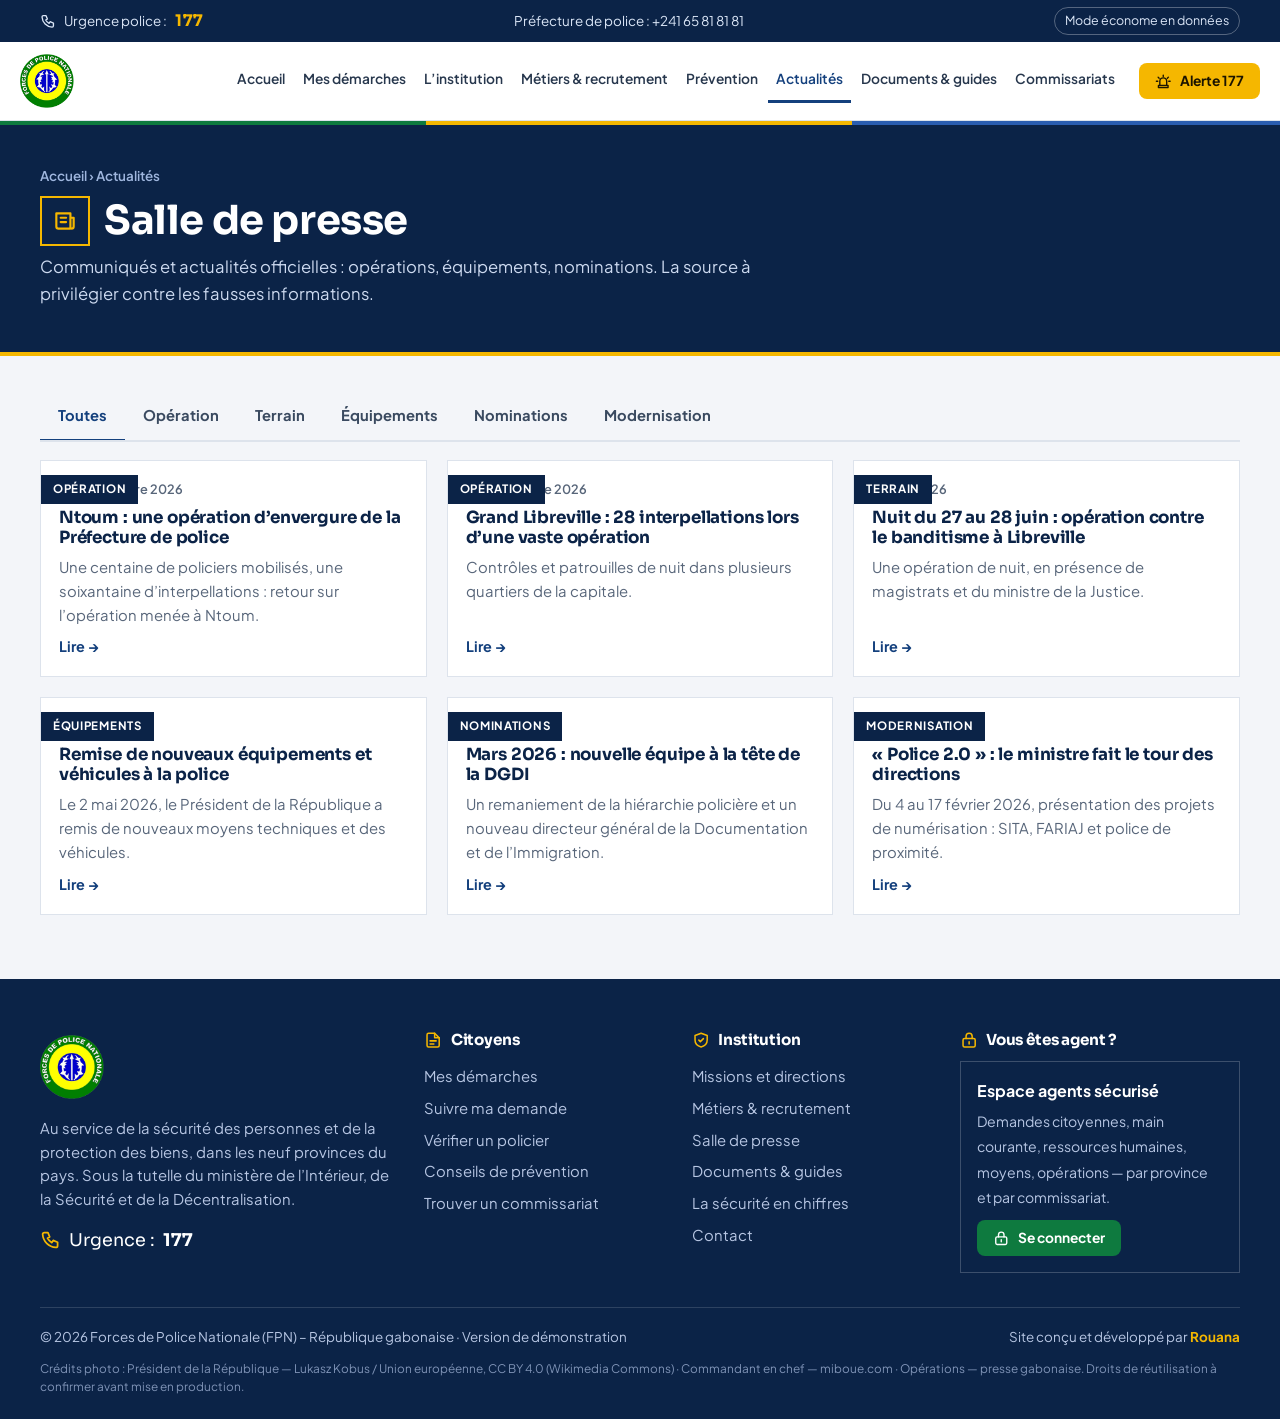
==== commit 4c11cfea: "Refonte institutionnelle sobre : sans orange, contenus, canaux Gabon, documents et métiers Co-Author" ====
--- a/actualites.html
+++ b/actualites.html
@@ -8,7 +8,6 @@
 <link rel="icon" href="assets/img/favicon.png" type="image/png">
 <link href="https://fonts.googleapis.com/css2?family=Plus+Jakarta+Sans:wght@400;500;600;700;800&family=Sora:wght@600;700;800&display=swap" rel="stylesheet">
 <link rel="stylesheet" href="assets/css/site.css">
-<link rel="stylesheet" href="assets/css/site-v2.css">
 </head>
 <body data-page="actualites" data-title="Actualités">
 <main>
--- a/assets/css/site.css
+++ b/assets/css/site.css
@@ -1,12 +1,14 @@
-/* Police nationale du Gabon — site vitrine + espace citoyen (démonstration) */
+/* Forces de Police Nationale (FPN) — Gabon · site institutionnel (démonstration)
+   Design sobre et administratif : aplats, bordures fines, aucun élément flottant. */
 :root{
   color-scheme: only light;
-  --navy:#0A1B33; --navy2:#0F2A4F; --blue:#17407F; --sky:#2F6FD0;
-  --gold:#E0A91B; --gold2:#F3C84B; --green:#0F8F4F; --gb:#2A5DB0; --alert:#EA580C;
-  --bg:#F4F6FB; --card:#fff; --ink:#0F1B2D; --muted:#5B6B82; --line:#E1E7F0;
-  --r:16px; --shadow:0 10px 30px rgba(10,27,51,.10); --shadow2:0 4px 14px rgba(10,27,51,.08);
+  --navy:#0B2347; --blue:#14407D; --sky:#2A64B8; --teal:#0F6E7A; --slate:#3C5A82;
+  --green:#0E7A3F; --gold:#F5B700; --gold-d:#8A6500; --gb:#2A5DB0;
+  --alert:#F5B700; --alert-ink:#1B1400;
+  --bg:#F3F5F9; --card:#fff; --ink:#14202E; --muted:#58667A; --line:#DDE3EC; --soft:#EAF0F8;
+  --r:10px; --shadow:none; --shadow2:none;
   --head:'Sora','Plus Jakarta Sans',system-ui,sans-serif; --body:'Plus Jakarta Sans',system-ui,-apple-system,'Segoe UI',sans-serif;
-  --bar:64px; --topm:0px;
+  --bar:60px;
 }
 *{box-sizing:border-box;margin:0;padding:0}
 html{scroll-behavior:smooth;-webkit-text-size-adjust:100%}
@@ -14,391 +16,439 @@
 img{max-width:100%;display:block}
 a{color:inherit;text-decoration:none}
 button{font:inherit;cursor:pointer;border:0;background:none;color:inherit}
-h1,h2,h3,h4{font-family:var(--head);line-height:1.18;letter-spacing:-.01em;color:var(--navy)}
+h1,h2,h3,h4{font-family:var(--head);line-height:1.2;letter-spacing:-.01em;color:var(--navy)}
 .wrap{width:min(1200px,100% - 40px);margin-inline:auto}
-.sr{position:absolute;left:-9999px}
-:focus-visible{outline:3px solid var(--gold);outline-offset:2px;border-radius:6px}
-
-/* ---------- Bandeau urgence ---------- */
-.strip{background:var(--alert);color:#fff;font-size:.86rem;font-weight:600}
+:focus-visible{outline:3px solid var(--gold);outline-offset:2px}
+.ico{width:1.2em;height:1.2em;flex:none;stroke:currentColor;fill:none;stroke-width:2;stroke-linecap:round;stroke-linejoin:round}
+.reveal{opacity:1;transform:none}
+
+/* ---------- Bandeau supérieur ---------- */
+.strip{background:var(--navy);color:#dbe6f7;font-size:.84rem}
 .strip .wrap{display:flex;gap:18px;justify-content:space-between;align-items:center;padding:7px 0;flex-wrap:wrap}
-.strip a{display:inline-flex;gap:8px;align-items:center}
-.strip b{font-family:var(--head);font-size:1rem;letter-spacing:.04em}
-.strip .pulse{width:9px;height:9px;border-radius:50%;background:#fff;animation:pulse 1.6s infinite}
-@keyframes pulse{0%{box-shadow:0 0 0 0 rgba(255,255,255,.7)}100%{box-shadow:0 0 0 10px rgba(255,255,255,0)}}
-.strip .demo{opacity:.9;font-weight:500}
+.strip a,.strip span,.strip button{display:inline-flex;gap:8px;align-items:center}
+.strip b{color:var(--gold);font-family:var(--head);font-size:1rem;letter-spacing:.04em}
+.strip .lite{border:1px solid rgba(255,255,255,.3);padding:3px 10px;border-radius:20px;font-size:.78rem;color:#dbe6f7}
+.strip .lite[aria-pressed=true]{background:var(--gold);color:var(--alert-ink);border-color:var(--gold);font-weight:700}
+.tri{height:4px;background:linear-gradient(90deg,var(--green) 33.3%,var(--gold) 33.3% 66.6%,var(--gb) 66.6%)}
 
 /* ---------- En-tête ---------- */
-.head{position:sticky;top:0;z-index:50;background:rgba(255,255,255,.94);backdrop-filter:saturate(1.4) blur(12px);border-bottom:1px solid var(--line)}
-.head .wrap{display:flex;align-items:center;gap:14px;height:76px;width:min(1380px,100% - 40px)}
+.head{position:sticky;top:0;z-index:50;background:#fff;border-bottom:1px solid var(--line)}
+.head .wrap{display:flex;align-items:center;gap:16px;height:78px;width:min(1380px,100% - 40px)}
 .brand{display:flex;align-items:center;gap:12px;flex:none}
-.brand img{height:50px;width:auto}
+.brand img{height:54px;width:auto}
 .brand span{display:flex;flex-direction:column;line-height:1.15}
-.brand b{font-family:var(--head);font-size:1.02rem;color:var(--navy);white-space:nowrap}
-.brand small{font-size:.72rem;color:var(--muted);letter-spacing:.06em;text-transform:uppercase;font-weight:600}
+.brand b{font-family:var(--head);font-size:1rem;color:var(--navy);white-space:nowrap}
+.brand small{font-size:.72rem;color:var(--muted);letter-spacing:.05em;text-transform:uppercase;font-weight:600}
 .nav{display:flex;gap:2px;margin-left:auto}
-.nav a{padding:9px 13px;border-radius:10px;font-weight:600;font-size:.93rem;color:#2a3a52;transition:.2s}
-.nav a:hover{background:#eaf0fb;color:var(--blue)}
-.nav a.on{background:var(--navy);color:#fff}
-.head .cta{display:flex;gap:10px}
+.nav a{padding:10px 12px;font-weight:600;font-size:.92rem;color:#27374d;white-space:nowrap;border-bottom:3px solid transparent}
+.nav a:hover{color:var(--blue);border-bottom-color:var(--gold)}
+.nav a.on{color:var(--blue);border-bottom-color:var(--blue)}
+.head .cta{display:flex;gap:8px}
 .mback,.mcall{display:none}
 
 /* ---------- Boutons ---------- */
-.btn{display:inline-flex;align-items:center;justify-content:center;gap:9px;padding:13px 22px;border-radius:12px;font-weight:700;font-size:.97rem;transition:.2s;line-height:1.2;border:2px solid transparent;text-align:center}
-.btn:active{transform:scale(.98)}
-.btn.red{background:var(--alert);color:#fff;box-shadow:0 8px 20px rgba(234,88,12,.35)}
-.btn.red:hover{background:#C2410C}
-.btn.gold{background:var(--gold);color:#241a00}
-.btn.gold:hover{background:var(--gold2)}
+.btn{display:inline-flex;align-items:center;justify-content:center;gap:9px;padding:12px 20px;border-radius:8px;font-weight:700;font-size:.95rem;line-height:1.2;border:2px solid transparent;text-align:center;white-space:nowrap}
+.btn.red{background:var(--alert);color:var(--alert-ink)}
+.btn.red:hover{background:#ffcb2e}
+.btn.gold{background:var(--green);color:#fff}
+.btn.gold:hover{background:#0b6434}
 .btn.navy{background:var(--navy);color:#fff}
 .btn.navy:hover{background:var(--blue)}
-.btn.ghost{background:transparent;border-color:rgba(255,255,255,.55);color:#fff}
+.btn.ghost{border-color:rgba(255,255,255,.7);color:#fff}
 .btn.ghost:hover{background:rgba(255,255,255,.12)}
-.btn.line{border-color:var(--line);background:#fff;color:var(--navy)}
+.btn.line{border-color:#c4cfdf;background:#fff;color:var(--navy)}
 .btn.line:hover{border-color:var(--blue);color:var(--blue)}
-.btn.sm{padding:9px 15px;font-size:.88rem;border-radius:10px}
+.btn.sm{padding:8px 14px;font-size:.86rem}
 .btn.block{width:100%}
-.ico{width:1.2em;height:1.2em;flex:none;stroke:currentColor;fill:none;stroke-width:2;stroke-linecap:round;stroke-linejoin:round}
-
-/* ---------- Héro ---------- */
-.hero{position:relative;color:#fff;background:var(--navy);overflow:hidden;isolation:isolate}
-.hero .slides{position:absolute;inset:0;z-index:-2}
-.hero .slides i{position:absolute;inset:0;background-size:cover;background-position:center;opacity:0;transition:opacity 1.6s;transform:scale(1.04)}
-.hero .slides i.on{opacity:1;animation:kb 14s ease-out forwards}
-@keyframes kb{from{transform:scale(1.04)}to{transform:scale(1.14)}}
-.hero::before{content:"";position:absolute;inset:0;z-index:-1;background:linear-gradient(100deg,rgba(10,27,51,.97) 0%,rgba(10,27,51,.86) 45%,rgba(10,27,51,.45) 100%)}
-.hero::after{content:"";position:absolute;left:0;right:0;bottom:0;height:7px;background:linear-gradient(90deg,var(--green) 33%,var(--gold) 33% 66%,var(--gb) 66%)}
-.hero .wrap{padding:84px 0 96px;display:grid;grid-template-columns:1.25fr .75fr;gap:48px;align-items:center}
-.eyebrow{display:inline-flex;align-items:center;gap:8px;font-size:.78rem;font-weight:700;letter-spacing:.12em;text-transform:uppercase;color:var(--gold2);margin-bottom:18px}
-.eyebrow::before{content:"";width:28px;height:3px;background:var(--gold);border-radius:2px}
-.hero h1{color:#fff;font-size:clamp(2.1rem,4.6vw,3.7rem);margin-bottom:18px}
-.hero h1 em{font-style:normal;color:var(--gold2)}
-.hero p.lead{font-size:1.14rem;color:#d4def0;max-width:56ch;margin-bottom:28px}
-.hero .actions{display:flex;gap:12px;flex-wrap:wrap}
-.hero .card177{background:rgba(255,255,255,.08);border:1px solid rgba(255,255,255,.2);backdrop-filter:blur(10px);border-radius:22px;padding:26px;text-align:center}
-.card177 small{display:block;letter-spacing:.14em;text-transform:uppercase;font-weight:700;font-size:.74rem;color:#cfe0ff}
-.card177 .big{font-family:var(--head);font-size:5.2rem;font-weight:800;line-height:1;color:#fff;margin:6px 0 4px}
-.card177 p{color:#cfe0ff;font-size:.9rem;margin-bottom:16px}
-.card177 .btn{width:100%;margin-top:8px}
-.dots{position:absolute;bottom:22px;left:50%;transform:translateX(-50%);display:flex;gap:8px}
-.dots button{width:9px;height:9px;border-radius:9px;background:rgba(255,255,255,.4);transition:.3s}
-.dots button.on{width:28px;background:var(--gold)}
-
-/* ---------- Accès rapides ---------- */
-.quick{margin-top:-52px;position:relative;z-index:5}
-.quick .grid{display:grid;grid-template-columns:repeat(6,1fr);gap:14px}
-.qa{background:#fff;border-radius:var(--r);padding:20px 12px;text-align:center;box-shadow:var(--shadow);border:1px solid var(--line);transition:.25s;display:flex;flex-direction:column;align-items:center;gap:10px;font-weight:700;font-size:.92rem;color:var(--navy);line-height:1.25}
-.qa:hover{transform:translateY(-5px);border-color:var(--gold)}
-.qa .ib{width:52px;height:52px;border-radius:15px;display:grid;place-items:center;background:#eaf0fb;color:var(--blue)}
-.qa .ib .ico{width:26px;height:26px}
-.qa.hot .ib{background:#ffedd8;color:var(--alert)}
-.qa small{font-weight:500;color:var(--muted);font-size:.78rem}
+
+/* ---------- Héros : bandeau défilant sobre ---------- */
+.hs{background:var(--navy);color:#fff;position:relative}
+.hs-stage{position:relative}
+.hs-slide{display:none;grid-template-columns:minmax(0,1.05fr) minmax(0,1fr);min-height:460px}
+.hs-slide.on{display:grid}
+.hs-txt{padding:56px max(40px,calc((100vw - 1200px)/2)) 56px max(20px,calc((100vw - 1200px)/2));display:flex;flex-direction:column;justify-content:center;gap:14px}
+.hs-txt em{font-style:normal;font-size:.78rem;font-weight:800;letter-spacing:.16em;text-transform:uppercase;color:var(--gold)}
+.hs-txt h1,.hs-txt h2{color:#fff;font-size:clamp(1.8rem,3.4vw,2.9rem)}
+.hs-txt p{color:#cddaf0;font-size:1.05rem;max-width:52ch}
+.hs-txt .row{display:flex;gap:10px;flex-wrap:wrap;margin-top:8px}
+.hs-img{position:relative;background:#0f2a4f;overflow:hidden}
+.hs-img img{width:100%;height:100%;object-fit:cover;position:absolute;inset:0}
+.hs-ctl{position:absolute;left:0;right:0;bottom:0;background:rgba(7,22,46,.86);border-top:1px solid rgba(255,255,255,.12)}
+.hs-ctl .wrap{display:flex;align-items:center;justify-content:space-between;gap:12px;padding:10px 0;width:min(1200px,100% - 40px)}
+.hs-dots{display:flex;gap:8px}
+.hs-dots button{width:34px;height:5px;background:rgba(255,255,255,.3)}
+.hs-dots button.on{background:var(--gold)}
+.hs-arrows{display:flex;gap:6px}
+.hs-arrows button{width:38px;height:38px;border:1px solid rgba(255,255,255,.35);color:#fff;display:grid;place-items:center}
+.hs-arrows button:hover{background:rgba(255,255,255,.12)}
+.hs-cap{font-size:.82rem;color:#aebfdc}
+
+/* ---------- Parcours « Que souhaitez-vous faire ? » ---------- */
+.paths{display:grid;grid-template-columns:repeat(4,1fr);gap:0;background:#fff;border:1px solid var(--line);border-top:4px solid var(--blue);margin-top:-1px}
+.path{padding:26px 22px;border-right:1px solid var(--line);display:flex;flex-direction:column;gap:12px}
+.path:last-child{border-right:0}
+.path h3{font-size:1.1rem;display:flex;gap:10px;align-items:center}
+.path ul{list-style:none;display:grid;gap:2px}
+.path li a{display:flex;justify-content:space-between;gap:10px;padding:9px 0;border-bottom:1px solid #eef1f6;font-size:.93rem;color:#27374d;font-weight:500}
+.path li a::after{content:"›";color:var(--blue);font-weight:800}
+.path li a:hover{color:var(--blue)}
+.path .btn{margin-top:auto}
 
 /* ---------- Sections ---------- */
-section.s{padding:84px 0}
+section.s{padding:64px 0}
 section.s.alt{background:#fff}
-section.s.dark{background:linear-gradient(160deg,var(--navy),var(--navy2));color:#dbe6fa}
+section.s.dark{background:var(--navy);color:#cddaf0}
 section.s.dark h2,section.s.dark h3{color:#fff}
-.sh{max-width:720px;margin-bottom:42px}
+.sh{max-width:760px;margin-bottom:30px}
 .sh.c{text-align:center;margin-inline:auto}
-.sh .tag{display:inline-block;font-size:.76rem;font-weight:800;letter-spacing:.14em;text-transform:uppercase;color:var(--blue);margin-bottom:10px}
-.dark .sh .tag{color:var(--gold2)}
-.sh h2{font-size:clamp(1.7rem,3.2vw,2.5rem);margin-bottom:12px}
-.sh p{color:var(--muted);font-size:1.05rem}
+.sh .tag{display:inline-flex;align-items:center;gap:8px;font-size:.76rem;font-weight:800;letter-spacing:.14em;text-transform:uppercase;color:var(--blue);margin-bottom:8px}
+.dark .sh .tag{color:var(--gold)}
+.sh h2{font-size:clamp(1.55rem,2.8vw,2.2rem);margin-bottom:10px;padding-bottom:12px;border-bottom:3px solid var(--gold);display:inline-block}
+.sh.c h2{display:inline-block}
+.dark .sh h2{color:#fff}
+.sh p{color:var(--muted);font-size:1.03rem}
 .dark .sh p{color:#b7c6e3}
-.grid2{display:grid;grid-template-columns:repeat(2,1fr);gap:24px}
-.grid3{display:grid;grid-template-columns:repeat(3,1fr);gap:24px}
-.grid4{display:grid;grid-template-columns:repeat(4,1fr);gap:20px}
-.card{background:#fff;border:1px solid var(--line);border-radius:var(--r);padding:26px;box-shadow:var(--shadow2);transition:.25s}
-.card.hv:hover{transform:translateY(-5px);box-shadow:var(--shadow)}
-.card h3{font-size:1.15rem;margin-bottom:8px}
-.card p{color:var(--muted);font-size:.96rem}
-.card .ib{width:50px;height:50px;border-radius:14px;background:#eaf0fb;color:var(--blue);display:grid;place-items:center;margin-bottom:16px}
-.card .ib .ico{width:25px;height:25px}
-
-/* chiffres */
-.stats{display:grid;grid-template-columns:repeat(4,1fr);gap:18px}
-.stat{background:rgba(255,255,255,.07);border:1px solid rgba(255,255,255,.14);border-radius:var(--r);padding:26px;text-align:center}
-.stat b{display:block;font-family:var(--head);font-size:2.6rem;color:var(--gold2);line-height:1.1}
+.grid2{display:grid;grid-template-columns:repeat(2,1fr);gap:20px}
+.grid3{display:grid;grid-template-columns:repeat(3,1fr);gap:20px}
+.grid4{display:grid;grid-template-columns:repeat(4,1fr);gap:18px}
+.card{background:#fff;border:1px solid var(--line);border-radius:var(--r);padding:22px}
+.card.hv:hover{border-color:var(--blue)}
+.card h3{font-size:1.08rem;margin-bottom:6px}
+.card p{color:var(--muted);font-size:.95rem}
+.ib{display:grid;place-items:center;border-radius:10px;color:#fff;background:var(--blue)}
+.ib .ico{width:26px;height:26px}
+.card .ib{width:48px;height:48px;margin-bottom:14px}
+.ib.c1{background:var(--blue)}.ib.c2{background:var(--green)}.ib.c3{background:var(--gold);color:var(--alert-ink)}
+.ib.c4{background:var(--navy)}.ib.c5{background:var(--teal)}.ib.c6{background:var(--slate)}
+.tagx{display:inline-block;font-size:.7rem;font-weight:800;letter-spacing:.06em;text-transform:uppercase;padding:3px 9px;border-radius:4px}
+.tagx.on{background:#dff3e7;color:#0b6434}.tagx.soon{background:#fff3cf;color:#6b4e00}
+
+/* Chiffres */
+.stats{display:grid;grid-template-columns:repeat(4,1fr);gap:0;border:1px solid rgba(255,255,255,.18)}
+.stat{padding:26px 20px;text-align:center;border-right:1px solid rgba(255,255,255,.18)}
+.stat:last-child{border-right:0}
+.stat .ib{width:46px;height:46px;margin:0 auto 12px}
+.stat b{display:block;font-family:var(--head);font-size:2.4rem;color:var(--gold);line-height:1.1}
 .stat span{font-size:.9rem;color:#b7c6e3}
 
-/* Actualités */
-.news{display:grid;grid-template-columns:1.3fr 1fr 1fr;gap:22px}
-.nw{background:#fff;border-radius:var(--r);overflow:hidden;border:1px solid var(--line);box-shadow:var(--shadow2);display:flex;flex-direction:column;transition:.25s;text-align:left;width:100%}
-.nw:hover{transform:translateY(-5px);box-shadow:var(--shadow)}
+/* À la une / actualités */
+.une{display:grid;grid-template-columns:1.5fr 1fr;gap:20px}
+.une-main{background:#fff;border:1px solid var(--line);display:grid;grid-template-rows:auto 1fr;text-align:left;width:100%}
+.une-main .im{aspect-ratio:16/8;background-size:cover;background-position:center;position:relative}
+.une-main .tx{padding:22px;display:flex;flex-direction:column;gap:8px}
+.une-main h3{font-size:1.5rem}
+.une-side{display:grid;gap:12px;align-content:start}
+.une-item{display:grid;grid-template-columns:120px 1fr;gap:14px;background:#fff;border:1px solid var(--line);padding:12px;text-align:left;width:100%}
+.une-item .im{background-size:cover;background-position:center;min-height:84px}
+.une-item h3{font-size:.98rem;margin:2px 0}
+.news{display:grid;grid-template-columns:repeat(3,1fr);gap:20px}
+.nw{background:#fff;border:1px solid var(--line);display:flex;flex-direction:column;text-align:left;width:100%}
+.nw:hover,.une-main:hover,.une-item:hover{border-color:var(--blue)}
 .nw .im{aspect-ratio:16/10;background-size:cover;background-position:center;position:relative}
-.nw .im b{position:absolute;left:12px;top:12px;background:var(--gold);color:#241a00;font-size:.72rem;padding:4px 10px;border-radius:20px;letter-spacing:.05em;text-transform:uppercase}
-.nw .tx{padding:20px;display:flex;flex-direction:column;gap:8px;flex:1}
-.nw time{font-size:.8rem;color:var(--muted);font-weight:600}
-.nw h3{font-size:1.08rem}
-.nw p{font-size:.92rem;color:var(--muted)}
-.nw.big{grid-row:span 1}
-.nw .more{margin-top:auto;color:var(--blue);font-weight:700;font-size:.9rem}
-
-/* Bandeau appli */
+.nw .im b,.une-main .im b{position:absolute;left:0;top:14px;background:var(--navy);color:#fff;font-size:.72rem;padding:5px 12px;letter-spacing:.06em;text-transform:uppercase}
+.nw .tx{padding:18px;display:flex;flex-direction:column;gap:8px;flex:1}
+.nw time,.une-main time,.une-item time{font-size:.8rem;color:var(--muted);font-weight:600}
+.nw h3{font-size:1.05rem}
+.nw p,.une-main p{font-size:.93rem;color:var(--muted)}
+.more{margin-top:auto;color:var(--blue);font-weight:700;font-size:.9rem}
+
+/* Commandement */
+.ldr-cards{display:grid;grid-template-columns:1fr 1fr;gap:20px}
+.ldr{display:grid;grid-template-columns:190px 1fr;gap:22px;align-items:center;background:#fff;border:1px solid var(--line);border-left:5px solid var(--gold);padding:18px}
+.ldr .arch{width:190px;height:230px;overflow:hidden;background:#0f2a4f}
+.ldr .arch img{width:100%;height:100%;object-fit:cover}
+.ldr em{font-style:normal;font-size:.74rem;font-weight:800;letter-spacing:.14em;text-transform:uppercase;color:var(--blue)}
+.ldr h3{font-size:1.35rem;margin:6px 0}
+.ldr p{color:var(--muted);font-size:.95rem}
+
+/* Métiers, missions */
+.mt{display:grid;grid-template-columns:repeat(3,1fr);gap:16px}
+.mt .card{display:flex;gap:14px}
+.mt .card .ib{margin:0}
+.mt h3{margin-bottom:2px}
+.mt small{display:block;color:var(--muted);font-size:.8rem;margin-top:6px;font-weight:600}
+
+/* Canaux Gabon */
+.chan{display:grid;grid-template-columns:repeat(3,1fr);gap:20px}
+.chan .card{border-top:4px solid var(--green)}
+.chan .card:nth-child(2){border-top-color:var(--gold)}
+.chan .card:nth-child(3){border-top-color:var(--gb)}
+.roadmap{display:grid;grid-template-columns:repeat(4,1fr);gap:16px}
+.rm{background:#fff;border:1px solid var(--line);padding:18px;display:flex;flex-direction:column;gap:6px}
+.rm b{font-family:var(--head);color:var(--navy)}
+.rm p{font-size:.9rem;color:var(--muted)}
+
+/* Appli */
 .app{display:grid;grid-template-columns:1fr 1fr;gap:48px;align-items:center}
-.phone{width:270px;margin-inline:auto;background:#0b1424;border-radius:38px;padding:11px;box-shadow:0 30px 60px rgba(0,0,0,.35),inset 0 0 0 2px #26344f}
-.phone .scr{background:#f4f6fb;border-radius:28px;overflow:hidden;color:var(--ink);min-height:480px;display:flex;flex-direction:column}
-.phone .top{background:var(--navy);color:#fff;padding:16px 16px 12px;font-family:var(--head);font-weight:700;font-size:.9rem;display:flex;gap:8px;align-items:center}
-.phone .top img{height:24px}
-.phone .big177{margin:22px auto 8px;width:132px;height:132px;border-radius:50%;background:var(--alert);color:#fff;display:grid;place-items:center;font-family:var(--head);font-weight:800;font-size:1.8rem;box-shadow:0 0 0 10px rgba(234,88,12,.16),0 0 0 22px rgba(234,88,12,.09);animation:pulse2 2.4s infinite}
-@keyframes pulse2{50%{box-shadow:0 0 0 14px rgba(234,88,12,.22),0 0 0 30px rgba(234,88,12,.06)}}
+.phone{width:260px;margin-inline:auto;background:#0b1424;border-radius:34px;padding:10px}
+.phone .scr{background:#f4f6fb;border-radius:26px;overflow:hidden;color:var(--ink);min-height:450px;display:flex;flex-direction:column}
+.phone .top{background:var(--navy);color:#fff;padding:14px;font-family:var(--head);font-weight:700;font-size:.85rem;display:flex;gap:8px;align-items:center}
+.phone .top img{height:26px}
+.phone .big177{margin:22px auto 8px;width:124px;height:124px;border-radius:50%;background:var(--alert);color:var(--alert-ink);display:grid;place-items:center;font-family:var(--head);font-weight:800;font-size:1.8rem}
 .phone .tiles{display:grid;grid-template-columns:1fr 1fr;gap:8px;padding:12px}
-.phone .tiles div{background:#fff;border-radius:12px;padding:12px 8px;text-align:center;font-size:.74rem;font-weight:700;color:var(--navy);box-shadow:var(--shadow2)}
-.checks{list-style:none;display:grid;gap:12px;margin:22px 0 28px}
+.phone .tiles div{background:#fff;border:1px solid var(--line);border-radius:8px;padding:12px 8px;text-align:center;font-size:.74rem;font-weight:700;color:var(--navy)}
+.checks{list-style:none;display:grid;gap:12px;margin:20px 0 26px}
 .checks li{display:flex;gap:12px;align-items:flex-start}
-.checks li::before{content:"✓";flex:none;width:24px;height:24px;border-radius:50%;background:var(--gold);color:#241a00;display:grid;place-items:center;font-weight:800;font-size:.8rem;margin-top:2px}
-
-/* Vérification, bandeaux d'info */
-.banner{background:linear-gradient(100deg,var(--navy),var(--blue));color:#fff;border-radius:22px;padding:34px;display:flex;gap:28px;align-items:center;justify-content:space-between;flex-wrap:wrap}
-.banner h3{color:#fff;font-size:1.5rem;margin-bottom:6px}
-.banner p{color:#cfe0ff;max-width:60ch}
-.warn{background:#fff7e0;border:1px solid #f0d789;border-left:5px solid var(--gold);padding:16px 18px;border-radius:12px;color:#5a4300;font-size:.95rem}
-.warn b{color:#3d2d00}
-.info{background:#eaf2ff;border:1px solid #c7dbff;border-left:5px solid var(--sky);padding:14px 18px;border-radius:12px;color:#1c3a6b;font-size:.93rem}
-
-/* Pages internes : bandeau titre */
-.phero{background:linear-gradient(120deg,var(--navy),var(--blue));color:#fff;padding:54px 0 62px;position:relative;overflow:hidden}
-.phero::after{content:"";position:absolute;left:0;right:0;bottom:0;height:5px;background:linear-gradient(90deg,var(--green) 33%,var(--gold) 33% 66%,var(--gb) 66%)}
-.phero h1{color:#fff;font-size:clamp(1.8rem,3.6vw,2.8rem);margin-bottom:10px}
-.phero p{color:#c9d9f5;max-width:64ch;font-size:1.06rem}
-.crumbs{font-size:.84rem;color:#9fb6de;margin-bottom:12px;font-weight:600}
+.checks li::before{content:"✓";flex:none;width:24px;height:24px;background:var(--green);color:#fff;display:grid;place-items:center;font-weight:800;font-size:.8rem;margin-top:2px}
+
+/* Bandeaux d'info */
+.banner{background:var(--navy);color:#fff;padding:30px;display:flex;gap:24px;align-items:center;justify-content:space-between;flex-wrap:wrap;border-left:6px solid var(--gold)}
+.banner h3{color:#fff;font-size:1.4rem;margin-bottom:6px}
+.banner p{color:#cddaf0;max-width:62ch}
+.warn{background:#fff8e1;border:1px solid #ecd78a;border-left:5px solid var(--gold);padding:14px 18px;color:#4f3b00;font-size:.94rem}
+.info{background:#eaf2ff;border:1px solid #c7dbff;border-left:5px solid var(--sky);padding:14px 18px;color:#1c3a6b;font-size:.93rem}
+
+/* En-tête de page interne */
+.phero{background:var(--navy);color:#fff;padding:40px 0 44px;position:relative;border-bottom:4px solid var(--gold)}
+.phero h1{color:#fff;font-size:clamp(1.7rem,3.2vw,2.5rem);margin-bottom:8px;display:flex;align-items:center;gap:14px;flex-wrap:wrap}
+.phero p{color:#cddaf0;max-width:66ch;font-size:1.04rem}
+.phero .ph-ic{width:50px;height:50px;border:2px solid var(--gold);display:grid;place-items:center;color:var(--gold)}
+.phero .ph-ic .ico{width:26px;height:26px}
+.crumbs{font-size:.84rem;color:#9fb6de;margin-bottom:10px;font-weight:600}
 .crumbs a:hover{color:#fff}
-.phero .bg{position:absolute;right:-60px;top:-40px;width:340px;opacity:.07}
 
 /* Formulaires */
 .form{display:grid;gap:16px}
 .row2{display:grid;grid-template-columns:1fr 1fr;gap:16px}
 .fld{display:flex;flex-direction:column;gap:6px}
 .fld label{font-weight:700;font-size:.88rem;color:var(--navy)}
-.fld label i{color:var(--alert);font-style:normal}
-.fld input,.fld select,.fld textarea{width:100%;padding:13px 14px;border:1.5px solid #cfd8e6;border-radius:12px;font:inherit;background:#fff;color:var(--ink);transition:.15s}
+.fld label i{color:var(--gold-d);font-style:normal}
+.fld input,.fld select,.fld textarea{width:100%;padding:12px 14px;border:1.5px solid #c4cfdf;border-radius:6px;font:inherit;background:#fff;color:var(--ink)}
 .fld textarea{min-height:120px;resize:vertical}
-.fld input:focus,.fld select:focus,.fld textarea:focus{outline:none;border-color:var(--sky);box-shadow:0 0 0 4px rgba(47,111,208,.15)}
-.fld small{color:var(--muted);font-size:.8rem}
+.fld input:focus,.fld select:focus,.fld textarea:focus{outline:none;border-color:var(--blue);box-shadow:0 0 0 3px rgba(20,64,125,.18)}
 .chk{display:flex;gap:10px;align-items:flex-start;font-size:.9rem;color:var(--muted)}
 .chk input{margin-top:4px;width:18px;height:18px;accent-color:var(--blue)}
 
-/* Onglets démarches */
-.tabs{display:flex;gap:10px;overflow-x:auto;padding:4px 2px 14px;scrollbar-width:none}
+.tabs{display:flex;gap:0;overflow-x:auto;border-bottom:2px solid var(--line);scrollbar-width:none;margin-bottom:18px}
 .tabs::-webkit-scrollbar{display:none}
-.tabs button{flex:none;padding:12px 18px;border-radius:30px;background:#fff;border:1.5px solid var(--line);font-weight:700;font-size:.92rem;color:#2a3a52;display:flex;gap:8px;align-items:center;transition:.2s}
-.tabs button.on{background:var(--navy);color:#fff;border-color:var(--navy)}
-.panel{display:none}.panel.on{display:block;animation:fade .35s}
-@keyframes fade{from{opacity:0;transform:translateY(8px)}to{opacity:1}}
-.split{display:grid;grid-template-columns:1.4fr .8fr;gap:28px;align-items:start}
-.done{text-align:center;padding:38px 20px}
-.done .ok{width:74px;height:74px;border-radius:50%;background:#e1f6ea;color:var(--green);display:grid;place-items:center;margin:0 auto 14px}
-.done .ok .ico{width:38px;height:38px;stroke-width:2.6}
-.numb{display:inline-block;font-family:var(--head);font-weight:800;font-size:1.5rem;letter-spacing:.06em;background:var(--navy);color:var(--gold2);padding:12px 22px;border-radius:12px;margin:12px 0}
-
-/* Timeline */
+.tabs button{flex:none;padding:12px 18px;font-weight:700;font-size:.92rem;color:#3a4a60;display:flex;gap:8px;align-items:center;border-bottom:3px solid transparent;margin-bottom:-2px}
+.tabs button.on{color:var(--blue);border-bottom-color:var(--blue)}
+.panel{display:none}.panel.on{display:block}
+.split{display:grid;grid-template-columns:1.4fr .8fr;gap:24px;align-items:start}
+.done{text-align:center;padding:34px 20px}
+.done .ok{width:70px;height:70px;border-radius:50%;background:#dff3e7;color:var(--green);display:grid;place-items:center;margin:0 auto 14px}
+.done .ok .ico{width:36px;height:36px;stroke-width:2.6}
+.numb{display:inline-block;font-family:var(--head);font-weight:800;font-size:1.45rem;letter-spacing:.06em;background:var(--navy);color:var(--gold);padding:12px 22px;margin:12px 0}
+
 .tl{list-style:none;position:relative;padding-left:30px;display:grid;gap:18px}
-.tl::before{content:"";position:absolute;left:10px;top:6px;bottom:6px;width:3px;background:var(--line);border-radius:3px}
+.tl::before{content:"";position:absolute;left:10px;top:6px;bottom:6px;width:3px;background:var(--line)}
 .tl li{position:relative}
 .tl li::before{content:"";position:absolute;left:-28px;top:3px;width:16px;height:16px;border-radius:50%;background:#fff;border:3px solid #c3cee0}
 .tl li.ok::before{background:var(--green);border-color:var(--green)}
-.tl li.now::before{background:var(--gold);border-color:var(--gold);box-shadow:0 0 0 6px rgba(224,169,27,.25)}
+.tl li.now::before{background:var(--gold);border-color:var(--gold)}
 .tl b{display:block;color:var(--navy)}
 .tl span{font-size:.88rem;color:var(--muted)}
 .tl li.todo{opacity:.55}
-
-/* Badges statut */
-.pill{display:inline-block;padding:4px 11px;border-radius:20px;font-size:.78rem;font-weight:700}
-.pill.s1{background:#e8eefb;color:#1f4a99}.pill.s2{background:#fff1d1;color:#8a5a00}
-.pill.s3{background:#e6e0fb;color:#4b2fa3}.pill.s4{background:#dcf5e6;color:#0b6b39}
-.pill.red{background:#ffedd8;color:#9a3412}
+.pill{display:inline-block;padding:4px 11px;border-radius:4px;font-size:.78rem;font-weight:700}
+.pill.s1{background:#e8eefb;color:#1f4a99}.pill.s2{background:#fff1c2;color:#6b4e00}
+.pill.s3{background:#e0ecf5;color:#0f4c6b}.pill.s4{background:#dcf3e5;color:#0b6b39}
 
 /* Commissariats */
-.cmap{display:grid;grid-template-columns:380px 1fr;gap:0;border-radius:20px;overflow:hidden;border:1px solid var(--line);box-shadow:var(--shadow);background:#fff;height:620px}
-.clist{overflow:auto;padding:14px;display:flex;flex-direction:column;gap:10px;background:#fafbfe}
-.clist input{padding:12px 14px;border:1.5px solid #cfd8e6;border-radius:12px;font:inherit;width:100%}
-.ci{background:#fff;border:1.5px solid var(--line);border-radius:14px;padding:14px;text-align:left;transition:.2s;width:100%}
-.ci:hover,.ci.on{border-color:var(--blue);box-shadow:var(--shadow2)}
-.ci b{display:block;color:var(--navy);font-size:.97rem}
+.cmap{display:grid;grid-template-columns:380px 1fr;border:1px solid var(--line);background:#fff;height:620px}
+.clist{overflow:auto;padding:14px;display:flex;flex-direction:column;gap:10px;background:#f8fafd}
+.clist input{padding:12px 14px;border:1.5px solid #c4cfdf;border-radius:6px;font:inherit;width:100%}
+.ci{background:#fff;border:1.5px solid var(--line);padding:12px 14px;text-align:left;width:100%}
+.ci:hover,.ci.on{border-color:var(--blue)}
+.ci b{display:block;color:var(--navy);font-size:.95rem}
 .ci span{font-size:.84rem;color:var(--muted);display:block}
-.ci .tg{display:inline-block;margin-top:6px;font-size:.72rem;font-weight:700;background:#e1f6ea;color:#0b6b39;padding:3px 9px;border-radius:20px}
+.ci .tg{display:inline-block;margin-top:6px;font-size:.72rem;font-weight:700;background:#dff3e7;color:#0b6434;padding:2px 8px}
 #map{height:100%;min-height:360px;background:#dfe8f5}
 .map-fallback{display:grid;place-items:center;height:100%;color:var(--muted);text-align:center;padding:20px}
-
-/* Prévention */
-.tip{display:flex;gap:16px;align-items:flex-start}
+.ptabs{display:flex;gap:6px;overflow-x:auto;padding:2px 0 12px;scrollbar-width:none}
+.ptabs::-webkit-scrollbar{display:none}
+.ptabs button{flex:none;padding:9px 14px;background:#fff;border:1.5px solid var(--line);font-weight:700;font-size:.86rem;color:#2a3a52}
+.ptabs button.on{background:var(--navy);color:#fff;border-color:var(--navy)}
+.ptabs button small{opacity:.7;font-weight:600;margin-left:4px}
+.cgroup{font-family:var(--head);font-size:.76rem;letter-spacing:.1em;text-transform:uppercase;color:var(--blue);margin:8px 2px 0;font-weight:800}
+.pgrid{display:grid;grid-template-columns:repeat(3,1fr);gap:12px}
+.pcard{display:flex;gap:14px;align-items:center;background:#fff;border:1px solid var(--line);padding:14px;text-align:left;width:100%}
+.pcard:hover{border-color:var(--blue)}
+.pcard .ib{width:42px;height:42px;flex:none}
+.pcard .ib .ico{width:22px;height:22px}
+.pcard b{display:block;color:var(--navy);font-family:var(--head);font-size:.98rem}
+.pcard span{font-size:.82rem;color:var(--muted);display:block}
+.pcard small{display:inline-block;font-weight:700;color:var(--green);font-size:.75rem}
+
+/* Accordéon, annuaire, personnes */
+.acc{border:1px solid var(--line);background:#fff}
+.acc+.acc{margin-top:8px}
+.acc button{width:100%;text-align:left;padding:16px 18px;font-weight:700;color:var(--navy);display:flex;justify-content:space-between;gap:12px;align-items:center}
+.acc button::after{content:"+";font-size:1.4rem;color:var(--blue)}
+.acc.open button::after{content:"–"}
+.acc .b{display:none;padding:0 18px 16px;color:var(--muted)}
+.acc.open .b{display:block}
+.tip{display:flex;gap:14px;align-items:flex-start}
 .tip .ib{margin:0;flex:none}
-.acc{border:1px solid var(--line);border-radius:14px;background:#fff;overflow:hidden}
-.acc+.acc{margin-top:10px}
-.acc button{width:100%;text-align:left;padding:18px 20px;font-weight:700;color:var(--navy);display:flex;justify-content:space-between;gap:12px;align-items:center}
-.acc button::after{content:"+";font-size:1.4rem;color:var(--blue);transition:.2s}
-.acc.open button::after{transform:rotate(45deg)}
-.acc .b{display:none;padding:0 20px 18px;color:var(--muted)}
-.acc.open .b{display:block}
-
-/* Org chart */
-.dir{display:grid;grid-template-columns:repeat(4,1fr);gap:16px}
-.dir .card{padding:20px}
-.dir .card h3{font-size:1rem}
-.dir .sig{display:inline-block;font-family:var(--head);font-weight:800;font-size:.8rem;background:var(--navy);color:var(--gold2);padding:4px 10px;border-radius:8px;margin-bottom:10px}
-.people{display:grid;grid-template-columns:repeat(3,1fr);gap:20px}
-.person{display:flex;gap:14px;align-items:center;background:#fff;border:1px solid var(--line);border-radius:var(--r);padding:18px}
-.person .av{width:56px;height:56px;border-radius:50%;background:linear-gradient(135deg,var(--blue),var(--navy));color:var(--gold2);display:grid;place-items:center;font-family:var(--head);font-weight:800;flex:none}
-.person b{display:block;color:var(--navy);font-size:.98rem;line-height:1.25}
+.dir{display:grid;grid-template-columns:repeat(3,1fr);gap:16px}
+.dir .sig{display:inline-block;font-family:var(--head);font-weight:800;font-size:.78rem;background:var(--soft);color:var(--blue);padding:3px 9px;margin-bottom:8px}
+.people{display:grid;grid-template-columns:repeat(3,1fr);gap:16px}
+.person{display:flex;gap:14px;align-items:center;background:#fff;border:1px solid var(--line);padding:16px}
+.person .av{width:54px;height:54px;border-radius:50%;background:var(--navy);color:var(--gold);display:grid;place-items:center;font-family:var(--head);font-weight:800;flex:none;overflow:hidden}
+.person b{display:block;color:var(--navy);font-size:.97rem;line-height:1.25}
 .person span{font-size:.84rem;color:var(--muted);display:block;line-height:1.35;margin-top:3px}
-.timeline-h{display:grid;gap:0;border-left:3px solid var(--gold);margin-left:8px}
-.timeline-h div{padding:0 0 26px 26px;position:relative}
-.timeline-h div::before{content:"";position:absolute;left:-11px;top:4px;width:19px;height:19px;border-radius:50%;background:var(--navy);border:4px solid var(--gold)}
+.timeline-h{display:grid;border-left:3px solid var(--gold);margin-left:8px}
+.timeline-h div{padding:0 0 22px 24px;position:relative}
+.timeline-h div::before{content:"";position:absolute;left:-10px;top:5px;width:17px;height:17px;border-radius:50%;background:var(--navy);border:4px solid var(--gold)}
 .timeline-h b{font-family:var(--head);color:var(--blue)}
-
-/* Graphiques publics */
 .bars{display:grid;gap:12px}
 .bar{display:grid;grid-template-columns:150px 1fr 50px;gap:12px;align-items:center;font-size:.9rem}
-.bar i{display:block;height:14px;background:linear-gradient(90deg,var(--blue),var(--sky));border-radius:8px;transition:width 1.2s}
+.bar i{display:block;height:14px;background:var(--blue)}
 .bar span:last-child{font-weight:700;color:var(--navy);text-align:right}
 
+/* Documents */
+.docs{display:grid;grid-template-columns:repeat(2,1fr);gap:14px}
+.doc{display:flex;gap:14px;align-items:center;background:#fff;border:1px solid var(--line);padding:16px;text-align:left;width:100%}
+.doc:hover{border-color:var(--blue)}
+.doc .ib{width:44px;height:44px;margin:0;flex:none}
+.doc b{display:block;color:var(--navy);font-size:.97rem}
+.doc span{font-size:.84rem;color:var(--muted)}
+
+/* Pièces jointes */
+.attach .fl{display:flex;align-items:center;gap:8px;font-weight:700;font-size:.88rem;color:var(--navy);margin-bottom:8px}
+.attach .drop{display:flex;gap:14px;align-items:center;border:2px dashed #b8c6dd;background:#f7faff;border-radius:8px;padding:16px;cursor:pointer}
+.attach .drop:hover,.attach .drop.over{border-color:var(--blue);background:#eaf1fd}
+.attach .drop>.ico{width:22px;height:22px;color:var(--blue);flex:none;padding:10px;background:#fff;border:1px solid var(--line);box-sizing:content-box}
+.attach .drop b{display:block;color:var(--navy);font-size:.93rem}
+.attach .drop small{color:var(--muted);font-size:.78rem;display:block;line-height:1.35}
+.flist{list-style:none;display:grid;gap:8px;margin-top:10px}
+.flist li{display:flex;align-items:center;gap:12px;background:#fff;border:1px solid var(--line);padding:8px 10px}
+.flist .fi{width:36px;height:36px;background:var(--soft);color:var(--blue);display:grid;place-items:center;flex:none}
+.flist .fn{flex:1;min-width:0;display:flex;flex-direction:column;line-height:1.25}
+.flist .fn b{font-size:.88rem;color:var(--navy);overflow:hidden;text-overflow:ellipsis;white-space:nowrap}
+.flist .fn small{color:var(--muted);font-size:.76rem}
+.flist button{width:36px;height:36px;background:#fff8e1;color:#6b4e00;display:grid;place-items:center}
+
 /* Pied de page */
-.foot{background:var(--navy);color:#b7c6e3;padding:64px 0 28px;margin-top:0;position:relative}
-.foot::before{content:"";position:absolute;left:0;right:0;top:0;height:5px;background:linear-gradient(90deg,var(--green) 33%,var(--gold) 33% 66%,var(--gb) 66%)}
-.foot .cols{display:grid;grid-template-columns:1.5fr 1fr 1fr 1.2fr;gap:36px}
-.foot h4{color:#fff;font-size:.95rem;margin-bottom:14px;letter-spacing:.04em}
+.foot{background:var(--navy);color:#b7c6e3;padding:52px 0 24px}
+.foot .cols{display:grid;grid-template-columns:1.5fr 1fr 1fr 1.2fr;gap:34px}
+.foot h4{color:#fff;font-size:.95rem;margin-bottom:12px;display:flex;align-items:center;gap:8px}
+.foot h4 .ico{color:var(--gold)}
 .foot a{display:block;padding:4px 0;font-size:.93rem}
-.foot a:hover{color:var(--gold2)}
+.foot a:hover{color:var(--gold)}
 .foot .brand b{color:#fff}.foot .brand small{color:#9fb6de}
-.foot .agents{background:rgba(255,255,255,.07);border:1px solid rgba(255,255,255,.15);border-radius:14px;padding:16px;margin-top:6px}
+.foot .f177{margin-top:14px;display:flex;gap:8px;align-items:center;font-size:1.1rem;color:#fff;font-family:var(--head)}
+.foot .f177 .ico{color:var(--gold)}
+.foot .agents{border:1px solid rgba(255,255,255,.2);padding:16px}
 .foot .agents b{color:#fff;display:block;margin-bottom:4px}
-.foot .agents a.btn{display:inline-flex;margin-top:10px;color:#241a00}
-.foot .legal{border-top:1px solid rgba(255,255,255,.12);margin-top:40px;padding-top:20px;display:flex;justify-content:space-between;gap:12px;flex-wrap:wrap;font-size:.84rem}
-.foot .legal em{font-style:normal;color:var(--gold2);font-weight:700}
+.foot .agents a.btn{display:inline-flex;margin-top:10px;color:#fff}
+.foot .legal{border-top:1px solid rgba(255,255,255,.14);margin-top:34px;padding-top:18px;display:flex;justify-content:space-between;gap:12px;flex-wrap:wrap;font-size:.84rem}
+.foot .legal em{font-style:normal;color:var(--gold);font-weight:700}
+.foot .credits{font-size:.74rem;color:#7f93b6;margin-top:12px;line-height:1.5}
 
 /* Modales */
-.modal{position:fixed;inset:0;z-index:200;background:rgba(6,14,28,.66);backdrop-filter:blur(4px);display:none;align-items:center;justify-content:center;padding:18px}
-.modal.on{display:flex;animation:fade .25s}
-.mbox{background:#fff;border-radius:22px;width:min(560px,100%);max-height:92vh;overflow:auto;padding:28px;position:relative}
+.modal{position:fixed;inset:0;z-index:200;background:rgba(6,14,28,.66);display:none;align-items:center;justify-content:center;padding:18px}
+.modal.on{display:flex}
+.mbox{background:#fff;border-radius:10px;width:min(560px,100%);max-height:92vh;overflow:auto;padding:26px;position:relative}
 .mbox.lg{width:min(780px,100%)}
-.mbox .x{position:absolute;right:14px;top:14px;width:38px;height:38px;border-radius:50%;background:#eef2f9;display:grid;place-items:center;font-size:1.3rem;color:var(--navy);z-index:2}
-.mbox h2{font-size:1.5rem;margin-bottom:6px;padding-right:40px}
-.art img{border-radius:14px;margin:14px 0;width:100%}
+.mbox .x{position:absolute;right:12px;top:12px;width:38px;height:38px;border-radius:50%;background:#eef2f9;display:grid;place-items:center;font-size:1.3rem;color:var(--navy);z-index:2}
+.mbox h2{font-size:1.4rem;margin-bottom:6px;padding-right:40px}
+.art img{margin:14px 0;width:100%}
 .art p{margin:10px 0;color:#33445c}
 .art ul{margin:10px 0 10px 20px;color:#33445c}
 .types{display:grid;grid-template-columns:repeat(2,1fr);gap:10px;margin:14px 0}
-.types button{padding:14px 10px;border:2px solid var(--line);border-radius:14px;font-weight:700;color:var(--navy);display:flex;flex-direction:column;gap:4px;align-items:center;font-size:.92rem;transition:.15s}
-.types button.on{border-color:var(--alert);background:#fff1e3;color:var(--alert)}
-.types button span{font-size:1.6rem}
-.toast{position:fixed;left:50%;bottom:90px;transform:translate(-50%,30px);background:var(--navy);color:#fff;padding:12px 20px;border-radius:30px;font-weight:600;font-size:.92rem;opacity:0;transition:.3s;z-index:300;pointer-events:none;box-shadow:var(--shadow)}
-.toast.on{opacity:1;transform:translate(-50%,0)}
-
-/* Barre mobile & menu */
+.types button{padding:14px 10px;border:2px solid var(--line);border-radius:8px;font-weight:700;color:var(--navy);display:flex;flex-direction:column;gap:4px;align-items:center;font-size:.92rem}
+.types button.on{border-color:var(--navy);background:#fff8e1}
+.types button span{font-size:1.5rem}
+.toast{position:fixed;left:50%;bottom:24px;transform:translateX(-50%);background:var(--navy);color:#fff;padding:12px 20px;border-radius:8px;font-weight:600;font-size:.92rem;opacity:0;transition:opacity .2s;z-index:300;pointer-events:none}
+.toast.on{opacity:1}
 .mbar,.sheet{display:none}
-.reveal{opacity:0;transform:translateY(24px);transition:.7s cubic-bezier(.2,.7,.2,1)}
-.reveal.in{opacity:1;transform:none}
+
+/* Mode économe en données */
+body.lite .hs-img,body.lite .une-main .im,body.lite .une-item .im,body.lite .nw .im{display:none}
+body.lite .hs-slide{grid-template-columns:1fr;min-height:0}
+body.lite .une-item{grid-template-columns:1fr}
+body.lite .ldr{grid-template-columns:1fr}
+body.lite .ldr .arch{display:none}
+body.lite *{scroll-behavior:auto!important}
 
 /* ---------- Tablette ---------- */
-.nav a{white-space:nowrap}
-@media(max-width:1400px) and (min-width:701px){
-  .brand small{display:none}
-  .nav a{padding:8px 9px;font-size:.88rem}
-}
-@media(max-width:1230px) and (min-width:701px){
-  .brand span{display:none}
-}
+@media(max-width:1500px){.brand small{display:none}.nav a{padding:10px 8px;font-size:.86rem}.head .cta .btn.line{display:none}}
+@media(max-width:1400px){.brand span{display:none}}
 @media(max-width:1080px){
-  .nav a{padding:8px 9px;font-size:.88rem}
-  .hero .wrap{grid-template-columns:1fr}
-  .hero .card177{display:none}
-  .quick .grid{grid-template-columns:repeat(3,1fr)}
-  .grid4,.stats{grid-template-columns:repeat(2,1fr)}
-  .dir{grid-template-columns:repeat(2,1fr)}
-  .news{grid-template-columns:1fr 1fr}
+  .paths{grid-template-columns:1fr 1fr}.path{border-bottom:1px solid var(--line)}
+  .grid4,.stats{grid-template-columns:repeat(2,1fr)}.stat:nth-child(2){border-right:0}.stat:nth-child(-n+2){border-bottom:1px solid rgba(255,255,255,.18)}
+  .dir,.mt,.chan,.news{grid-template-columns:1fr 1fr}
+  .roadmap{grid-template-columns:1fr 1fr}
+  .une{grid-template-columns:1fr}
+  .ldr-cards{grid-template-columns:1fr}
+  .pgrid{grid-template-columns:1fr 1fr}
   .foot .cols{grid-template-columns:1fr 1fr}
   .head .cta .btn.line{display:none}
 }
 @media(max-width:900px){
-  .nav{display:none}
-  .head .cta{margin-left:auto}
-  .app,.split,.grid2{grid-template-columns:1fr}
-  .cmap{grid-template-columns:1fr;height:auto}
-  .clist{max-height:300px;order:2}
-  #map{height:340px}
-  .grid3{grid-template-columns:1fr 1fr}
-  .people{grid-template-columns:1fr 1fr}
+  .nav{display:none}.head .cta{margin-left:auto}
+  .hs-slide{grid-template-columns:1fr}.hs-slide.on{display:flex;flex-direction:column-reverse}
+  .hs-img{height:240px}.hs-txt{padding:26px 20px 70px}
+  .app,.split,.grid2,.docs{grid-template-columns:1fr}
+  .cmap{grid-template-columns:1fr;height:auto}.clist{max-height:300px;order:2}#map{height:340px}
+  .grid3,.people{grid-template-columns:1fr 1fr}
 }
 
 /* ---------- Mobile : compact, retour, barre du bas ---------- */
 @media(max-width:700px){
   body{font-size:15px;padding-bottom:calc(var(--bar) + env(safe-area-inset-bottom))}
   .wrap{width:calc(100% - 28px)}
-  .strip .demo,.strip .wrap>span:nth-child(2){display:none}
-  .strip{font-size:.8rem}
-  .strip .wrap{justify-content:center;padding:6px 0}
-  .head .wrap{height:58px;gap:10px}
-  .head .brand img{height:38px}
-  .head .brand small{display:none}
-  .head .brand b{font-size:.92rem}
-  .head .cta .btn{display:none}
+  .strip .wrap>span:nth-child(2){display:none}
+  .strip .wrap{justify-content:space-between;padding:6px 0}
+  .head .wrap{height:56px;gap:10px}
+  .head .brand img{height:40px}
+  .head .brand span{display:flex}
+  .head .brand b{font-size:.9rem}
+  .head .cta{display:none}
   .mback{display:grid;place-items:center;width:42px;height:42px;border-radius:50%;background:#eef2f9;color:var(--navy);flex:none}
-  .mcall{display:inline-flex;margin-left:auto;align-items:center;gap:6px;background:var(--alert);color:#fff;padding:9px 14px;border-radius:24px;font-weight:800;font-size:.9rem}
-  .head .cta{display:none}
-  .head.inner .brand span small{display:none}
+  .mcall{display:inline-flex;margin-left:auto;align-items:center;gap:6px;background:var(--alert);color:var(--alert-ink);padding:9px 14px;border-radius:6px;font-weight:800;font-size:.9rem}
   .head.inner .brand img{display:none}
   .head.inner .brand b{font-size:1.02rem}
-  .hero .wrap{padding:38px 0 64px}
-  .hero h1{font-size:1.85rem}
-  .hero p.lead{font-size:1rem;margin-bottom:20px}
-  .hero .actions .btn{flex:1 1 100%}
-  .dots{bottom:14px}
-  .quick{margin-top:-38px}
-  .quick .grid{grid-template-columns:repeat(3,1fr);gap:9px}
-  .qa{padding:13px 6px;font-size:.76rem;border-radius:14px;gap:7px}
-  .qa small{display:none}
-  .qa .ib{width:42px;height:42px;border-radius:12px}
-  .qa .ib .ico{width:21px;height:21px}
-  section.s{padding:44px 0}
-  .sh{margin-bottom:24px}
-  .sh h2{font-size:1.5rem}
-  .sh p{font-size:.97rem}
-  .grid3,.grid2{grid-template-columns:1fr}
+  .hs-slide.on{min-height:0}.hs-img{height:190px}.hs-txt{padding:20px 14px 64px;gap:10px}
+  .hs-txt h1,.hs-txt h2{font-size:1.5rem}.hs-txt p{font-size:.95rem}
+  .hs-txt .btn{flex:1 1 100%}
+  .hs-cap,.hs-arrows{display:none}
+  .paths{grid-template-columns:1fr}.path{border-right:0;padding:18px 16px}
+  section.s{padding:38px 0}.sh{margin-bottom:20px}.sh h2{font-size:1.4rem}
+  .grid3,.grid2,.dir,.mt,.chan,.news,.people,.docs,.roadmap{grid-template-columns:1fr}
   .grid4{grid-template-columns:1fr 1fr;gap:10px}
-  .stats{grid-template-columns:1fr 1fr;gap:10px}
-  .stat{padding:16px 10px}.stat b{font-size:1.8rem}
-  .card{padding:18px}
-  .card .ib{width:42px;height:42px;margin-bottom:10px}
-  .news{display:flex;overflow-x:auto;scroll-snap-type:x mandatory;gap:12px;margin-inline:-14px;padding:4px 14px 12px;scrollbar-width:none}
-  .news::-webkit-scrollbar{display:none}
-  .news .nw{flex:0 0 78%;scroll-snap-align:center}
-  .dir{grid-template-columns:1fr 1fr;gap:10px}
-  .people{grid-template-columns:1fr}
+  .stats{grid-template-columns:1fr 1fr}.stat{padding:16px 8px}.stat b{font-size:1.7rem}
+  .card{padding:16px}.card .ib{width:42px;height:42px;margin-bottom:10px}
+  .ldr{grid-template-columns:100px 1fr;gap:14px;padding:12px}.ldr .arch{width:100px;height:126px}.ldr h3{font-size:1.02rem}.ldr p{font-size:.84rem}
+  .pgrid{grid-template-columns:1fr 1fr;gap:8px}.pcard{padding:10px;gap:10px}.pcard .ib{width:36px;height:36px}
+  .une-item{grid-template-columns:96px 1fr}
   .row2{grid-template-columns:1fr}
-  .phero{padding:30px 0 38px}
-  .phero p{font-size:.97rem}
-  .crumbs{display:none}
+  .phero{padding:24px 0 28px}.phero p{font-size:.96rem}.crumbs{display:none}.phero .ph-ic{width:40px;height:40px}
   .bar{grid-template-columns:100px 1fr 40px;font-size:.82rem}
-  .banner{padding:22px}
-  .banner .btn{width:100%}
-  .foot{padding:38px 0 20px}
-  .foot .cols{grid-template-columns:1fr 1fr;gap:22px}
+  .banner{padding:20px}.banner .btn{width:100%}
+  .foot{padding:34px 0 18px}.foot .cols{grid-template-columns:1fr 1fr;gap:20px}
   .foot .cols>div:first-child,.foot .cols>div:last-child{grid-column:1/-1}
   .foot .legal{flex-direction:column;text-align:center}
-  .mbox{padding:22px 18px;border-radius:20px}
   .modal{align-items:flex-end;padding:0}
-  .mbox{border-bottom-left-radius:0;border-bottom-right-radius:0;max-height:94vh;width:100%}
-  .types{grid-template-columns:1fr 1fr}
-  .toast{bottom:calc(var(--bar) + 20px)}
-  .cmap{border-radius:16px}
+  .mbox{padding:20px 16px;border-radius:14px 14px 0 0;max-height:94vh;width:100%}
+  .toast{bottom:calc(var(--bar) + 14px)}
   .tabs{margin-inline:-14px;padding-inline:14px}
-
-  .mbar{position:fixed;left:0;right:0;bottom:0;z-index:90;height:calc(var(--bar) + env(safe-area-inset-bottom));padding-bottom:env(safe-area-inset-bottom);background:#fff;border-top:1px solid var(--line);display:grid;grid-template-columns:repeat(5,1fr);box-shadow:0 -6px 24px rgba(10,27,51,.1)}
-  .mbar a,.mbar button{display:flex;flex-direction:column;align-items:center;justify-content:center;gap:3px;font-size:.68rem;font-weight:700;color:#6a7a92;position:relative}
-  .mbar .ico{width:23px;height:23px}
-  .mbar .on{color:var(--blue)}
-  .mbar .on::before{content:"";position:absolute;top:0;width:34px;height:3px;border-radius:0 0 4px 4px;background:var(--gold)}
-  .mbar .sos{margin-top:-24px}
-  .mbar .sos span{width:58px;height:58px;border-radius:50%;background:var(--alert);color:#fff;display:grid;place-items:center;box-shadow:0 8px 20px rgba(234,88,12,.45),0 0 0 5px #fff;font-family:var(--head);font-weight:800;font-size:1.02rem}
-  .mbar .sos{color:var(--alert)}
+  .attach .drop{padding:12px}
+  .mbar{position:fixed;left:0;right:0;bottom:0;z-index:90;height:calc(var(--bar) + env(safe-area-inset-bottom));padding-bottom:env(safe-area-inset-bottom);background:#fff;border-top:1px solid var(--line);display:grid;grid-template-columns:repeat(5,1fr)}
+  .mbar a,.mbar button{display:flex;flex-direction:column;align-items:center;justify-content:center;gap:3px;font-size:.68rem;font-weight:700;color:#5d6d85;position:relative}
+  .mbar .ico{width:22px;height:22px}
+  .mbar .on{color:var(--blue)}.mbar .on::before{content:"";position:absolute;top:0;left:20%;right:20%;height:3px;background:var(--blue)}
+  .mbar .sos{background:var(--alert);color:var(--alert-ink)}
+  .mbar .sos span{font-family:var(--head);font-weight:800;font-size:1.15rem;line-height:1}
   .sheet{position:fixed;inset:0;z-index:150;background:rgba(6,14,28,.6);display:none;align-items:flex-end}
-  .sheet.on{display:flex;animation:fade .2s}
-  .sheet .in{background:#fff;width:100%;border-radius:24px 24px 0 0;padding:14px 16px calc(24px + env(safe-area-inset-bottom));max-height:88vh;overflow:auto}
-  .sheet .grab{width:44px;height:5px;border-radius:5px;background:#d3dbe8;margin:0 auto 14px}
+  .sheet.on{display:flex}
+  .sheet .in{background:#fff;width:100%;border-radius:14px 14px 0 0;padding:14px 16px calc(22px + env(safe-area-inset-bottom));max-height:88vh;overflow:auto}
+  .sheet .grab{width:44px;height:5px;border-radius:5px;background:#d3dbe8;margin:0 auto 12px}
   .sheet a.m{display:flex;align-items:center;gap:14px;padding:14px 8px;border-bottom:1px solid var(--line);font-weight:700;color:var(--navy)}
   .sheet a.m .ico{color:var(--blue)}
-  .sheet a.m.agent{background:var(--navy);color:#fff;border-radius:14px;border:0;margin-top:14px;padding:16px}
-  .sheet a.m.agent .ico{color:var(--gold2)}
+  .sheet a.m.agent{background:var(--navy);color:#fff;border:0;margin-top:14px;padding:16px}
+  .sheet a.m.agent .ico{color:var(--gold)}
 }
-@media(prefers-reduced-motion:reduce){*{animation:none!important;transition:none!important}.reveal{opacity:1;transform:none}}
-@media print{.strip,.head,.mbar,.foot,.sheet{display:none}}
+@media(max-width:700px){.mt.lim .card:nth-child(n+5),.rmwrap{display:none}}
+@media(max-width:700px){#news .nw:nth-child(n+3),.une-side .une-item:nth-child(n+2),.pcard span span,.pcard small,#faq .acc:nth-child(n+4){display:none}.une-main .im{aspect-ratio:16/9}.compact .card p{display:none}.compact .card{padding:12px}.compact .card h3{font-size:.95rem;margin:0}}
+@media print{.strip,.head,.mbar,.foot,.sheet,.tri,.toast{display:none}body{background:#fff}}
+
+/* Impression d'un guide ou d'un formulaire (utile sans internet) */
+@media print{
+  body.pm>*:not(.modal){display:none!important}
+  body.pm .modal{position:static;display:block!important;background:none;padding:0}
+  body.pm .mbox{width:100%;max-height:none;overflow:visible;padding:0}
+  body.pm .x,body.pm .noprint{display:none!important}
+  .pf{border-bottom:1px solid #000;height:26px;margin:6px 0}
+}
+.pf{border-bottom:1px solid #9aa8bd;height:26px;margin:6px 0}
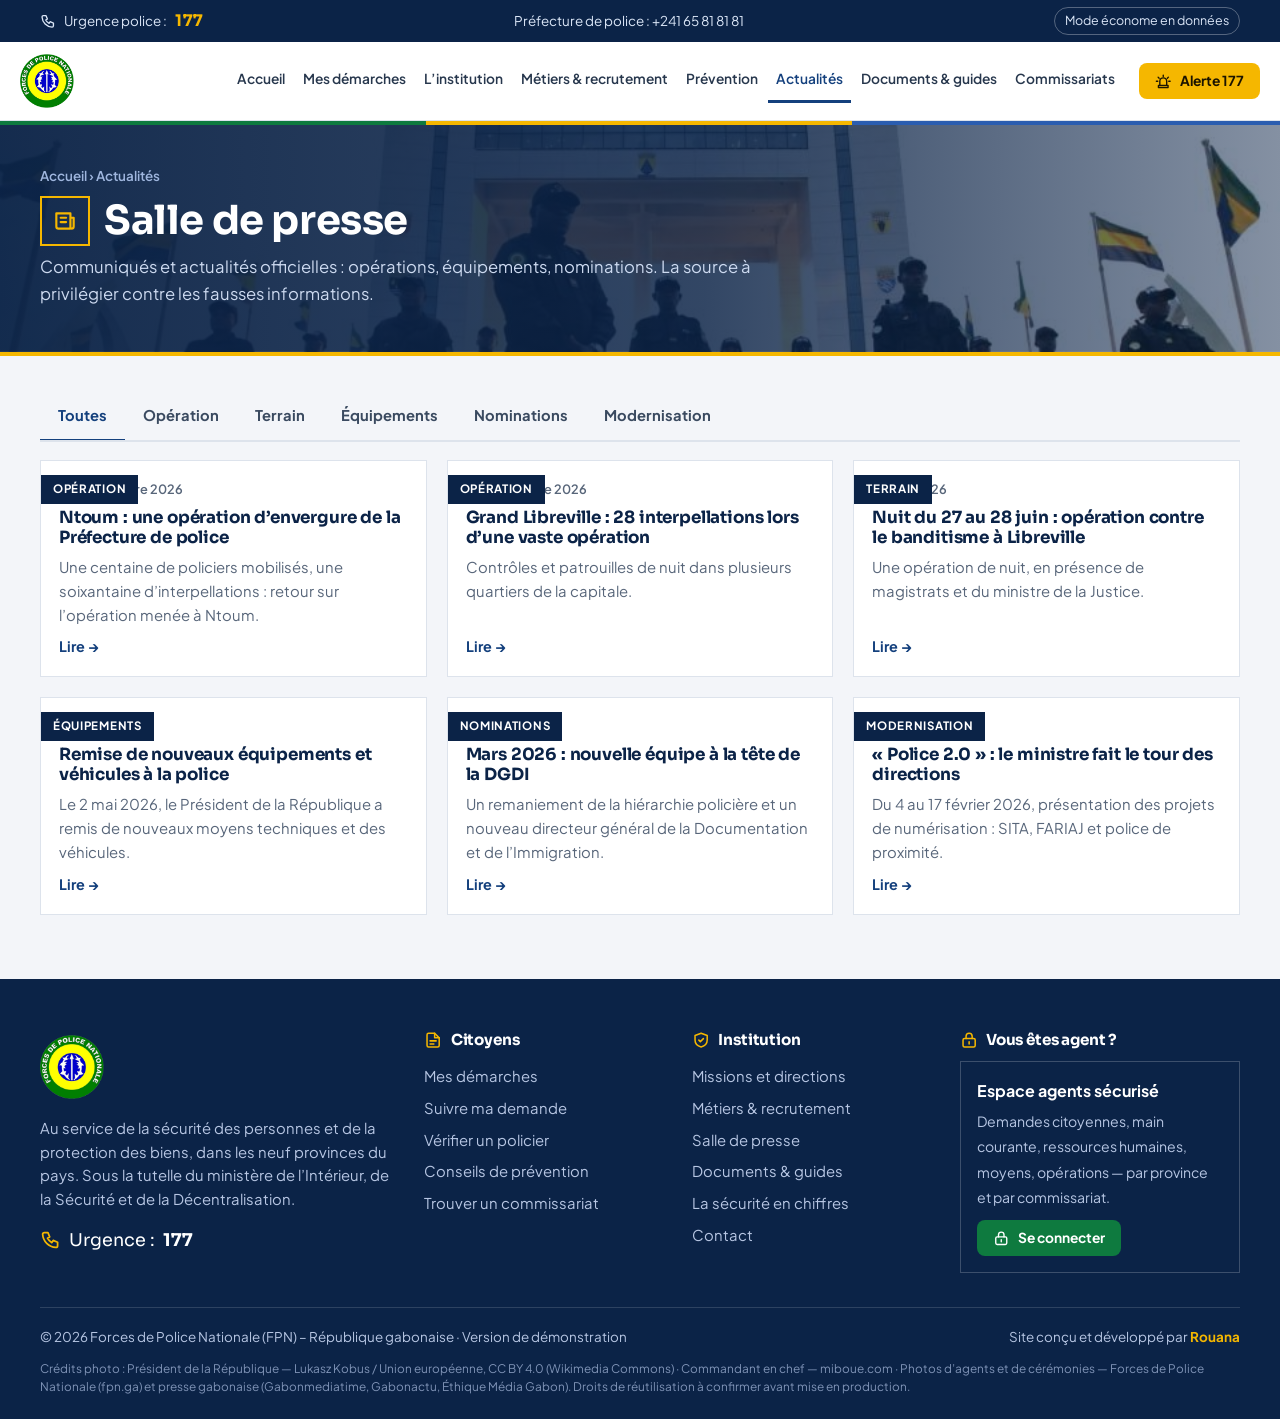
==== commit 368d249f: "Photos des agents partout : bandeau, mosaïque, en-têtes de pages, métiers Co-Authored-By: Claude <no" ====
--- a/actualites.html
+++ b/actualites.html
@@ -9,7 +9,7 @@
 <link href="https://fonts.googleapis.com/css2?family=Plus+Jakarta+Sans:wght@400;500;600;700;800&family=Sora:wght@600;700;800&display=swap" rel="stylesheet">
 <link rel="stylesheet" href="assets/css/site.css">
 </head>
-<body data-page="actualites" data-title="Actualités">
+<body data-hero="esplanade.jpg" data-page="actualites" data-title="Actualités">
 <main>
 <section class="phero"><div class="wrap"><div class="crumbs"><a href="index.html">Accueil</a> › Actualités</div><h1><span class="ph-ic" data-i="news"></span>Salle de presse</h1><p>Communiqués et actualités officielles : opérations, équipements, nominations. La source à privilégier contre les fausses informations.</p></div></section>
 <section class="s" style="padding-top:36px"><div class="wrap">
--- a/assets/css/site.css
+++ b/assets/css/site.css
@@ -101,10 +101,10 @@
 section.s.dark h2,section.s.dark h3{color:#fff}
 .sh{max-width:760px;margin-bottom:30px}
 .sh.c{text-align:center;margin-inline:auto}
-.sh .tag{display:inline-flex;align-items:center;gap:8px;font-size:.76rem;font-weight:800;letter-spacing:.14em;text-transform:uppercase;color:var(--blue);margin-bottom:8px}
+.sh .tag{display:flex;width:fit-content;align-items:center;gap:8px;font-size:.76rem;font-weight:800;letter-spacing:.14em;text-transform:uppercase;color:var(--blue);margin-bottom:8px}
 .dark .sh .tag{color:var(--gold)}
-.sh h2{font-size:clamp(1.55rem,2.8vw,2.2rem);margin-bottom:10px;padding-bottom:12px;border-bottom:3px solid var(--gold);display:inline-block}
-.sh.c h2{display:inline-block}
+.sh h2{font-size:clamp(1.55rem,2.8vw,2.2rem);margin-bottom:10px;padding-bottom:12px;border-bottom:3px solid var(--gold);display:block;width:fit-content;max-width:100%}
+.sh.c h2,.sh.c .tag{margin-inline:auto}
 .dark .sh h2{color:#fff}
 .sh p{color:var(--muted);font-size:1.03rem}
 .dark .sh p{color:#b7c6e3}
@@ -452,3 +452,21 @@
   .pf{border-bottom:1px solid #000;height:26px;margin:6px 0}
 }
 .pf{border-bottom:1px solid #9aa8bd;height:26px;margin:6px 0}
+
+/* ---------- Photographies ---------- */
+.phero.has-img{background-size:cover;background-position:center 30%}
+body.lite .phero.has-img{background-image:none!important}
+.mosaic{display:grid;grid-template-columns:repeat(4,1fr);grid-auto-rows:200px;gap:10px}
+.mosaic figure{position:relative;overflow:hidden;background:#0f2a4f;margin:0}
+.mosaic figure.w2{grid-column:span 2}.mosaic figure.h2{grid-row:span 2}
+.mosaic img{width:100%;height:100%;object-fit:cover}
+.mosaic figcaption{position:absolute;left:0;right:0;bottom:0;padding:34px 14px 11px;color:#fff;font-size:.86rem;font-weight:600;line-height:1.3;background:linear-gradient(transparent,rgba(7,22,46,.9))}
+.pstrip{display:grid;grid-template-columns:repeat(3,1fr);gap:10px;margin-bottom:22px}
+.pstrip figure{margin:0;position:relative;overflow:hidden;background:#0f2a4f}
+.pstrip img{width:100%;height:230px;object-fit:cover}
+.pstrip figcaption{position:absolute;left:0;right:0;bottom:0;padding:26px 12px 9px;color:#fff;font-size:.82rem;font-weight:600;background:linear-gradient(transparent,rgba(7,22,46,.9))}
+.duo{display:grid;grid-template-columns:1.1fr 1fr;gap:34px;align-items:center}
+.pimg{width:100%;height:100%;min-height:260px;max-height:340px;object-fit:cover}
+body.lite .mosaic,body.lite .pstrip,body.lite .pimg{display:none}
+@media(max-width:1080px){.mosaic{grid-template-columns:repeat(2,1fr);grid-auto-rows:170px}.mosaic figure.h2{grid-row:span 2}.duo{grid-template-columns:1fr}}
+@media(max-width:700px){.mosaic{grid-template-columns:1fr 1fr;grid-auto-rows:130px;gap:6px}.mosaic figcaption{font-size:.74rem;padding:22px 8px 7px}.pstrip{grid-template-columns:1fr 1fr 1fr;gap:6px}.pstrip img{height:110px}.pstrip figcaption{display:none}.pimg{min-height:180px}}
